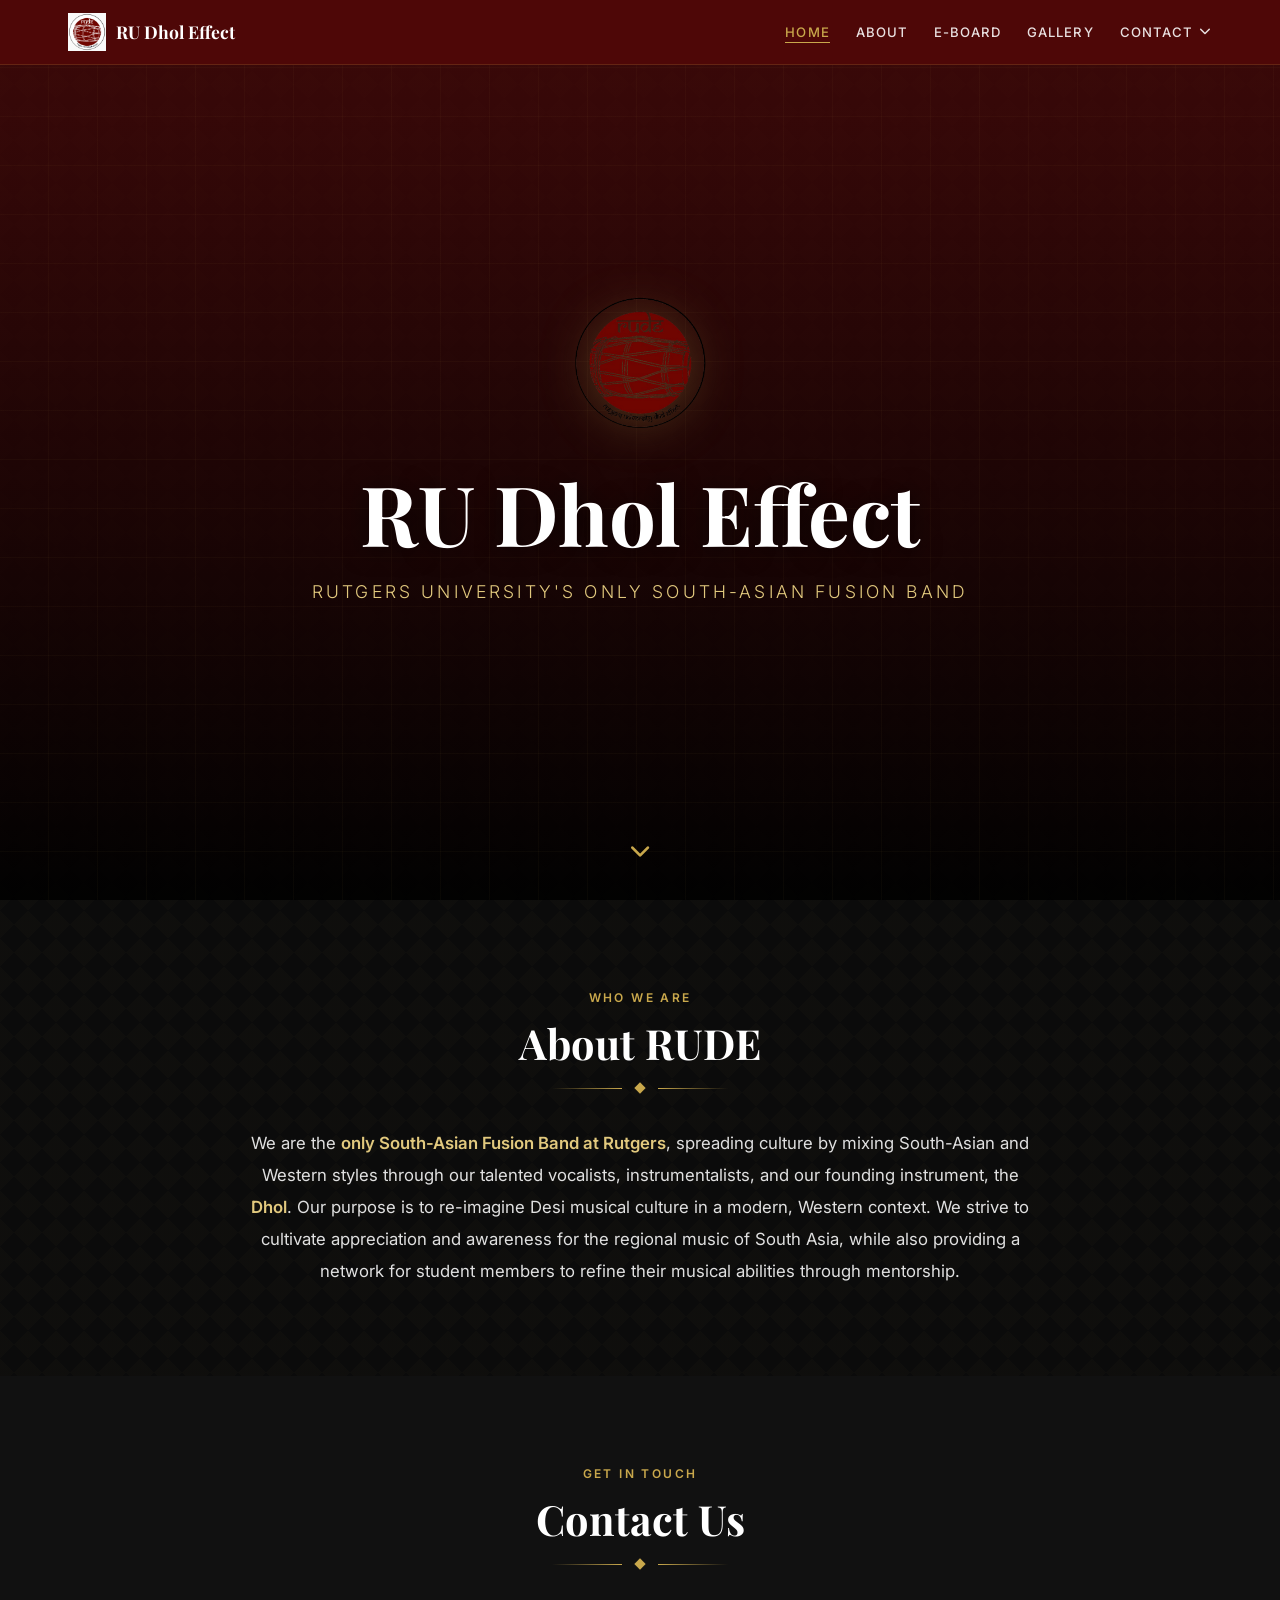
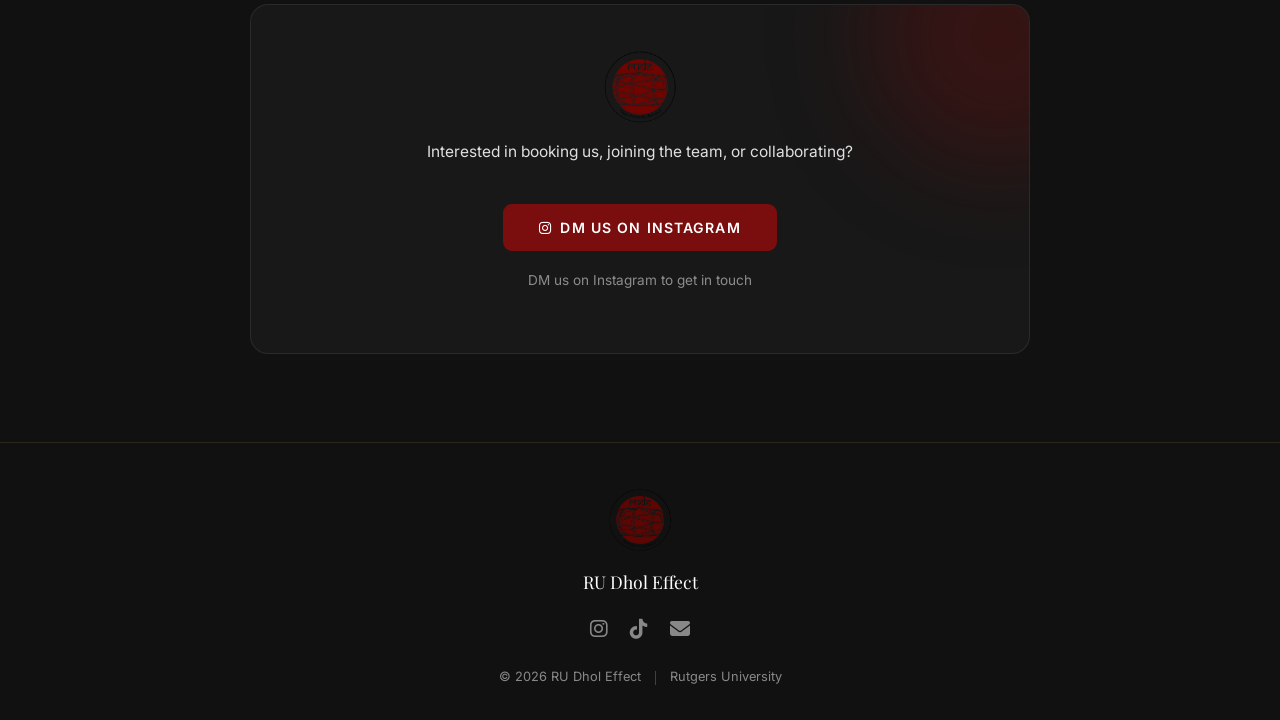
==== index.html @ bc7da2a6 "Replace contact form with Instagram DM button Co-Authored-By: Claude Sonnet 4.6 <noreply@anthropic.c" ====
<!DOCTYPE html>
<html lang="en">
<head>
  <meta charset="UTF-8" />
  <meta name="viewport" content="width=device-width, initial-scale=1.0"/>
  <title>RU Dhol Effect</title>
  <link rel="preconnect" href="https://fonts.googleapis.com">
  <link href="https://fonts.googleapis.com/css2?family=Playfair+Display:ital,wght@0,400;0,600;0,700;1,400&family=Inter:wght@300;400;500;600&display=swap" rel="stylesheet">
  <link rel="stylesheet" href="https://cdnjs.cloudflare.com/ajax/libs/font-awesome/6.5.1/css/all.min.css">
  <link rel="stylesheet" href="styles.css" />
</head>
<body>

<!-- ── NAVBAR ── -->
<nav class="navbar">
  <div class="nav-container">
    <a href="index.html" class="logo">
      <img src="Images/rude_logo_white.png" alt="RU Dhol Effect" class="nav-logo">
      <span>RU Dhol Effect</span>
    </a>

    <button class="nav-toggle" id="navToggle" aria-label="Toggle menu">
      <span></span><span></span><span></span>
    </button>

    <ul class="nav-links" id="navLinks">
      <li><a href="index.html" class="active">Home</a></li>
      <li><a href="about.html">About</a></li>
      <li><a href="eboard.html">E-Board</a></li>
      <li><a href="gallery.html">Gallery</a></li>
      <li class="nav-dropdown">
        <a class="nav-drop-trigger" href="#contact">
          Contact <i class="fa-solid fa-chevron-down nav-chev"></i>
        </a>
        <div class="nav-drop-menu">
          <a class="nav-drop-item" href="https://www.instagram.com/rudholeffect/" target="_blank" rel="noopener">
            <i class="fa-brands fa-instagram"></i><span>Instagram</span>
          </a>
          <a class="nav-drop-item" href="https://www.tiktok.com/@ru.dholeffect" target="_blank" rel="noopener">
            <i class="fa-brands fa-tiktok"></i><span>TikTok</span>
          </a>
          <a class="nav-drop-item" href="mailto:rudholeffect@gmail.com">
            <i class="fa-solid fa-envelope"></i><span>Email</span>
          </a>
        </div>
      </li>
    </ul>
  </div>
</nav>

<!-- ── HERO ── -->
<header class="hero">
  <div class="hero-content">
    <img src="Images/rude_logo.png" alt="RU Dhol Effect Logo" class="hero-logo">
    <h1>RU Dhol Effect</h1>
    <p class="hero-tagline">Rutgers University's Only South-Asian Fusion Band</p>
  </div>
  <a href="#about" class="hero-scroll" aria-label="Scroll down">
    <i class="fa-solid fa-chevron-down"></i>
  </a>
</header>

<!-- ── ABOUT BLURB ── -->
<section id="about" class="section">
  <div class="section-inner">
    <p class="section-label">Who We Are</p>
    <h2 class="section-title">About RUDE</h2>
    <div class="ornament"><span class="ornament-gem"></span></div>
    <p class="about-blurb">
      We are the <strong>only South-Asian Fusion Band at Rutgers</strong>, spreading culture by mixing
      South-Asian and Western styles through our talented vocalists, instrumentalists, and our founding
      instrument, the <strong>Dhol</strong>. Our purpose is to re-imagine Desi musical culture in a modern,
      Western context. We strive to cultivate appreciation and awareness for the regional music of South Asia,
      while also providing a network for student members to refine their musical abilities through mentorship.
    </p>
  </div>
</section>

<!-- ── CONTACT ── -->
<section id="contact" class="section alt">
  <div class="section-inner">
    <p class="section-label">Get In Touch</p>
    <h2 class="section-title">Contact Us</h2>
    <div class="ornament"><span class="ornament-gem"></span></div>
    <div class="contact-card">
      <div class="contact-header">
        <img src="Images/rude_logo.png" alt="RU Dhol Effect Logo" class="contact-logo">
        <p class="contact-subtext">
          Interested in booking us, joining the team, or collaborating?
        </p>
      </div>
      <div style="text-align:center; padding: 8px 0 16px;">
        <a href="https://www.instagram.com/rutgersdholeffect/" target="_blank" rel="noopener" class="contact-btn" style="display:inline-block; text-decoration:none;">
          <i class="fa-brands fa-instagram" style="margin-right:8px;"></i>DM us on Instagram
        </a>
        <p class="contact-note" style="margin-top:18px;">DM us on Instagram to get in touch</p>
      </div>
    </div>
  </div>
</section>

<!-- ── FOOTER ── -->
<footer class="site-footer">
  <img src="Images/rude_logo.png" alt="RU Dhol Effect" class="footer-logo">
  <p class="footer-name">RU Dhol Effect</p>
  <div class="footer-socials">
    <a href="https://www.instagram.com/rudholeffect/" target="_blank" rel="noopener" aria-label="Instagram">
      <i class="fa-brands fa-instagram"></i>
    </a>
    <a href="https://www.tiktok.com/@ru.dholeffect" target="_blank" rel="noopener" aria-label="TikTok">
      <i class="fa-brands fa-tiktok"></i>
    </a>
    <a href="mailto:rudholeffect@gmail.com" aria-label="Email">
      <i class="fa-solid fa-envelope"></i>
    </a>
  </div>
  <p class="footer-credit">© 2026 RU Dhol Effect <span class="footer-divider"></span> Rutgers University</p>
</footer>

<script>
  const toggle = document.getElementById('navToggle');
  const links  = document.getElementById('navLinks');
  toggle.addEventListener('click', () => {
    links.classList.toggle('open');
    toggle.classList.toggle('open');
  });
</script>
</body>
</html>
---- styles.css ----
/* ============================================================
   RUTGERS DHOL EFFECT — styles.css
   ============================================================ */

@import url('https://fonts.googleapis.com/css2?family=Playfair+Display:ital,wght@0,400;0,600;0,700;1,400&family=Inter:wght@300;400;500;600&display=swap');

/* ── Variables ── */
:root {
  --red:      #7a0d0d;
  --red-dark: #5a0a0a;
  --red-mid:  #a31616;
  --gold:     #c9a84c;
  --gold-lt:  #e2c97e;
  --black:    #0b0b0b;
  --dark:     #111111;
  --dark2:    #1a1a1a;
  --white:    #ffffff;
  --text:     #e0e0e0;
  --muted:    rgba(255,255,255,0.5);
}

/* ── Reset ── */
*, *::before, *::after { margin: 0; padding: 0; box-sizing: border-box; }
html { scroll-behavior: smooth; }

body {
  font-family: 'Inter', sans-serif;
  background-color: var(--black);
  color: var(--white);
  line-height: 1.7;
  background-image:
    linear-gradient(45deg, rgba(201,168,76,0.018) 25%, transparent 25%),
    linear-gradient(-45deg, rgba(201,168,76,0.018) 25%, transparent 25%),
    linear-gradient(45deg, transparent 75%, rgba(201,168,76,0.018) 75%),
    linear-gradient(-45deg, transparent 75%, rgba(201,168,76,0.018) 75%);
  background-size: 28px 28px;
}

h1, h2, h3, h4 {
  font-family: 'Playfair Display', serif;
  line-height: 1.2;
}

a { color: inherit; }
img { max-width: 100%; }

/* ── Gold Ornamental Divider ── */
.ornament {
  display: flex;
  align-items: center;
  justify-content: center;
  gap: 14px;
  margin: 16px auto 36px;
}
.ornament::before,
.ornament::after {
  content: '';
  flex: 0 0 70px;
  height: 1px;
}
.ornament::before { background: linear-gradient(to right, transparent, var(--gold)); }
.ornament::after  { background: linear-gradient(to left,  transparent, var(--gold)); }
.ornament-gem {
  width: 8px;
  height: 8px;
  background: var(--gold);
  transform: rotate(45deg);
  flex-shrink: 0;
}


/* ══════════════════════════════════════
   NAVBAR
══════════════════════════════════════ */
.navbar {
  position: fixed;
  width: 100%;
  top: 0;
  z-index: 1000;
  background: rgba(80, 8, 8, 0.93);
  backdrop-filter: blur(14px);
  -webkit-backdrop-filter: blur(14px);
  border-bottom: 1px solid rgba(201,168,76,0.18);
}

.nav-container {
  max-width: 1200px;
  margin: auto;
  padding: 13px 28px;
  display: flex;
  justify-content: space-between;
  align-items: center;
}

.logo {
  display: flex;
  align-items: center;
  gap: 10px;
  text-decoration: none;
  color: var(--white);
  font-family: 'Playfair Display', serif;
  font-size: 1.1rem;
  font-weight: 700;
}
.nav-logo { height: 38px; width: auto; }

.nav-links {
  list-style: none;
  display: flex;
  align-items: center;
  gap: 26px;
}

.nav-links > li > a {
  text-decoration: none;
  color: rgba(255,255,255,0.88);
  font-size: 0.82rem;
  font-weight: 500;
  letter-spacing: 0.08em;
  text-transform: uppercase;
  transition: color 0.2s;
  padding-bottom: 2px;
  border-bottom: 1px solid transparent;
}
.nav-links > li > a:hover,
.nav-links > li > a.active {
  color: var(--gold);
  border-bottom-color: var(--gold);
}

/* Dropdown */
.nav-dropdown { position: relative; }
.nav-drop-trigger {
  display: inline-flex;
  align-items: center;
  gap: 6px;
  cursor: pointer;
}
.nav-chev { font-size: 0.72rem; transition: transform 0.2s; }
.nav-dropdown:hover .nav-chev { transform: rotate(180deg); }

.nav-drop-menu {
  position: absolute;
  top: calc(100% + 16px);
  right: 0;
  width: 194px;
  padding: 8px;
  border-radius: 12px;
  background: rgba(80,8,8,0.97);
  border: 1px solid rgba(201,168,76,0.2);
  box-shadow: 0 24px 56px rgba(0,0,0,0.55);
  opacity: 0;
  visibility: hidden;
  transform: translateY(-6px);
  transition: opacity 0.18s, transform 0.18s, visibility 0.18s;
}
.nav-dropdown:hover .nav-drop-menu {
  opacity: 1; visibility: visible; transform: translateY(0);
}

.nav-drop-item {
  display: flex;
  align-items: center;
  gap: 12px;
  padding: 10px 12px;
  border-radius: 8px;
  color: var(--white);
  text-decoration: none;
  font-size: 0.87rem;
  font-weight: 400;
  letter-spacing: 0.01em;
  text-transform: none;
  transition: background 0.15s;
}
.nav-drop-item:hover { background: rgba(255,255,255,0.1); }
.nav-drop-item i { width: 18px; text-align: center; font-size: 1rem; }

/* Hamburger */
.nav-toggle {
  display: none;
  flex-direction: column;
  gap: 5px;
  background: none;
  border: none;
  cursor: pointer;
  padding: 6px;
  z-index: 1100;
}
.nav-toggle span {
  display: block;
  width: 24px;
  height: 2px;
  background: var(--white);
  border-radius: 2px;
  transition: transform 0.25s, opacity 0.25s;
}
.nav-toggle.open span:nth-child(1) { transform: translateY(7px) rotate(45deg); }
.nav-toggle.open span:nth-child(2) { opacity: 0; }
.nav-toggle.open span:nth-child(3) { transform: translateY(-7px) rotate(-45deg); }


/* ══════════════════════════════════════
   HOME HERO
══════════════════════════════════════ */
.hero {
  height: 100vh;
  min-height: 600px;
  background:
    linear-gradient(to bottom, rgba(80,8,8,0.72) 0%, rgba(0,0,0,0.88) 100%),
    url("Images/rutgersnb_cover.jpeg") center/cover no-repeat;
  display: flex;
  align-items: center;
  justify-content: center;
  text-align: center;
  position: relative;
  overflow: hidden;
}

/* subtle grid overlay */
.hero::after {
  content: '';
  position: absolute;
  inset: 0;
  background-image:
    repeating-linear-gradient(0deg, transparent, transparent 48px, rgba(201,168,76,0.035) 48px, rgba(201,168,76,0.035) 49px),
    repeating-linear-gradient(90deg, transparent, transparent 48px, rgba(201,168,76,0.035) 48px, rgba(201,168,76,0.035) 49px);
  pointer-events: none;
}

.hero-content {
  position: relative;
  z-index: 1;
  padding: 24px;
}
.hero-logo {
  width: 140px;
  margin-bottom: 22px;
  filter: drop-shadow(0 4px 24px rgba(201,168,76,0.35));
}
.hero h1 {
  font-size: clamp(2.8rem, 7vw, 5.2rem);
  color: var(--white);
  text-shadow: 0 2px 24px rgba(0,0,0,0.6);
  margin-bottom: 14px;
}
.hero-tagline {
  font-family: 'Inter', sans-serif;
  font-size: clamp(0.9rem, 2vw, 1.1rem);
  color: var(--gold-lt);
  letter-spacing: 0.18em;
  text-transform: uppercase;
  font-weight: 300;
}
.hero-scroll {
  position: absolute;
  bottom: 32px;
  left: 50%;
  transform: translateX(-50%);
  color: var(--gold);
  font-size: 1.3rem;
  animation: bounce 2s ease-in-out infinite;
  z-index: 1;
}
@keyframes bounce {
  0%, 100% { transform: translateX(-50%) translateY(0); }
  50%       { transform: translateX(-50%) translateY(9px); }
}


/* ══════════════════════════════════════
   PAGE HERO (inner pages)
══════════════════════════════════════ */
.page-hero {
  padding: 130px 24px 70px;
  text-align: center;
  background: linear-gradient(to bottom, rgba(80,8,8,0.38), transparent);
  border-bottom: 1px solid rgba(201,168,76,0.1);
  position: relative;
}
.page-hero::after {
  content: '';
  position: absolute;
  inset: 0;
  background-image:
    repeating-linear-gradient(0deg, transparent, transparent 48px, rgba(201,168,76,0.025) 48px, rgba(201,168,76,0.025) 49px),
    repeating-linear-gradient(90deg, transparent, transparent 48px, rgba(201,168,76,0.025) 48px, rgba(201,168,76,0.025) 49px);
  pointer-events: none;
}
.page-hero-inner { position: relative; z-index: 1; }
.page-hero h1 {
  font-size: clamp(2.2rem, 5vw, 3.5rem);
  color: var(--white);
}
.page-hero h1 em {
  font-style: italic;
  color: var(--gold);
}
.page-hero p {
  margin-top: 14px;
  color: var(--muted);
  font-size: 1rem;
  letter-spacing: 0.04em;
}


/* ══════════════════════════════════════
   SHARED SECTION STYLES
══════════════════════════════════════ */
.section { padding: 88px 24px; }
.section.alt { background: var(--dark); }

.section-inner {
  max-width: 860px;
  margin: 0 auto;
}
.section-inner.wide { max-width: 1120px; }

.section-label {
  font-family: 'Inter', sans-serif;
  font-size: 0.75rem;
  font-weight: 600;
  letter-spacing: 0.2em;
  text-transform: uppercase;
  color: var(--gold);
  text-align: center;
  margin-bottom: 10px;
}
.section-title {
  font-size: clamp(1.8rem, 4vw, 2.6rem);
  color: var(--white);
  text-align: center;
}


/* ══════════════════════════════════════
   HOME — ABOUT BLURB
══════════════════════════════════════ */
.about-blurb {
  color: var(--text);
  font-size: 1.05rem;
  line-height: 1.9;
  text-align: center;
  max-width: 780px;
  margin: 0 auto;
}
.about-blurb strong { color: var(--gold-lt); font-weight: 600; }


/* ══════════════════════════════════════
   ABOUT PAGE
══════════════════════════════════════ */
.about-cards {
  display: grid;
  grid-template-columns: repeat(auto-fit, minmax(240px, 1fr));
  gap: 24px;
  margin-top: 8px;
}
.about-card {
  background: var(--dark2);
  border: 1px solid rgba(201,168,76,0.1);
  border-radius: 14px;
  padding: 28px 24px;
}
.about-card-icon {
  font-size: 1.6rem;
  color: var(--gold);
  margin-bottom: 14px;
}
.about-card h3 {
  font-size: 1.1rem;
  color: var(--white);
  margin-bottom: 10px;
}
.about-card p {
  font-size: 0.92rem;
  color: var(--text);
  line-height: 1.75;
}
.join-box {
  background: rgba(122,13,13,0.15);
  border: 1px solid rgba(122,13,13,0.35);
  border-radius: 16px;
  padding: 36px 32px;
  text-align: center;
}
.join-box h3 {
  font-size: 1.7rem;
  color: var(--white);
  margin-bottom: 12px;
}
.join-box p { color: var(--text); max-width: 560px; margin: 0 auto 24px; }
.btn {
  display: inline-block;
  padding: 12px 30px;
  background: var(--red);
  color: var(--white);
  text-decoration: none;
  border-radius: 8px;
  font-size: 0.9rem;
  font-weight: 600;
  letter-spacing: 0.05em;
  text-transform: uppercase;
  transition: background 0.2s, transform 0.15s;
}
.btn:hover { background: var(--red-mid); transform: translateY(-2px); }
.btn.outline {
  background: transparent;
  border: 1px solid var(--gold);
  color: var(--gold);
}
.btn.outline:hover { background: rgba(201,168,76,0.1); }


/* ══════════════════════════════════════
   E-BOARD & ALUMNI
══════════════════════════════════════ */
.eboard-grid {
  display: grid;
  grid-template-columns: repeat(auto-fill, minmax(196px, 1fr));
  gap: 22px;
}
.eboard-card {
  background: var(--dark2);
  border: 1px solid rgba(201,168,76,0.1);
  border-radius: 14px;
  overflow: hidden;
  text-align: center;
  transition: transform 0.25s, box-shadow 0.25s;
}
.eboard-card:hover {
  transform: translateY(-5px);
  box-shadow: 0 18px 44px rgba(0,0,0,0.45), 0 0 0 1px rgba(201,168,76,0.22);
}
.eboard-card img {
  width: 100%;
  aspect-ratio: 1 / 1;
  object-fit: cover;
  display: block;
}
.eboard-info {
  padding: 16px 14px 20px;
}
.eboard-info h3 {
  font-size: 1rem;
  color: var(--white);
  margin-bottom: 5px;
}
.eboard-info p {
  font-size: 0.77rem;
  color: var(--gold);
  text-transform: uppercase;
  letter-spacing: 0.1em;
  font-weight: 600;
  font-family: 'Inter', sans-serif;
}

/* Alumni */
.alumni-grid {
  display: grid;
  grid-template-columns: repeat(auto-fill, minmax(270px, 1fr));
  gap: 12px;
}
.alumni-item {
  padding: 14px 18px;
  background: var(--dark2);
  border-radius: 10px;
  border-left: 3px solid var(--red);
  display: flex;
  flex-direction: column;
  gap: 2px;
}
.alumni-item .alumni-name {
  font-size: 0.97rem;
  font-weight: 600;
  color: var(--white);
  font-family: 'Inter', sans-serif;
}
.alumni-item .alumni-meta {
  font-size: 0.82rem;
  color: var(--muted);
}


/* ══════════════════════════════════════
   GALLERY
══════════════════════════════════════ */
.gallery-masonry {
  columns: 3;
  column-gap: 16px;
}
.gallery-item {
  break-inside: avoid;
  margin-bottom: 16px;
  border-radius: 10px;
  overflow: hidden;
  background: var(--dark2);
  border: 1px solid rgba(255,255,255,0.05);
  cursor: pointer;
}
.gallery-item img {
  width: 100%;
  display: block;
  transition: transform 0.4s ease;
}
.gallery-item:hover img { transform: scale(1.05); }
.gallery-caption {
  padding: 10px 14px 13px;
  font-size: 0.82rem;
  color: var(--muted);
  font-style: italic;
}

/* Lightbox */
.lightbox {
  display: none;
  position: fixed;
  inset: 0;
  background: rgba(0,0,0,0.9);
  z-index: 9999;
  align-items: center;
  justify-content: center;
}
.lightbox.open { display: flex; }
.lightbox img { max-width: 90vw; max-height: 85vh; border-radius: 8px; }
.lightbox-close {
  position: absolute;
  top: 20px; right: 28px;
  color: var(--white);
  font-size: 2rem;
  cursor: pointer;
  background: none; border: none;
  line-height: 1;
}


/* ══════════════════════════════════════
   CONTACT
══════════════════════════════════════ */
.contact-card {
  background: rgba(255,255,255,0.03);
  border: 1px solid rgba(255,255,255,0.08);
  border-radius: 18px;
  padding: 44px 40px;
  max-width: 780px;
  margin: 0 auto;
  position: relative;
  overflow: hidden;
}
.contact-card::before {
  content: '';
  position: absolute;
  top: -100px; right: -100px;
  width: 260px; height: 260px;
  background: rgba(122,13,13,0.3);
  filter: blur(50px);
  border-radius: 50%;
  pointer-events: none;
}
.contact-header {
  text-align: center;
  margin-bottom: 30px;
  position: relative;
  z-index: 1;
}
.contact-logo { width: 76px; margin: 0 auto 14px; display: block; }
.contact-header h2 { font-size: 1.9rem; }
.contact-subtext { color: var(--text); margin-top: 8px; font-size: 0.97rem; }

.contact-form {
  display: flex;
  flex-direction: column;
  gap: 16px;
  position: relative;
  z-index: 1;
}
.form-grid {
  display: grid;
  grid-template-columns: 1fr 1fr;
  gap: 16px;
}
.form-field { display: flex; flex-direction: column; gap: 7px; }
.form-field.full { grid-column: 1 / -1; }
.form-field label { font-size: 0.87rem; color: var(--text); font-weight: 500; }
.form-field input,
.form-field textarea {
  padding: 11px 14px;
  border-radius: 10px;
  border: 1px solid rgba(255,255,255,0.11);
  background: rgba(0,0,0,0.38);
  color: var(--white);
  font-family: 'Inter', sans-serif;
  font-size: 0.94rem;
  outline: none;
  transition: border-color 0.2s, box-shadow 0.2s;
  resize: vertical;
}
.form-field input::placeholder,
.form-field textarea::placeholder { color: var(--muted); }
.form-field input:focus,
.form-field textarea:focus {
  border-color: var(--red);
  box-shadow: 0 0 0 3px rgba(122,13,13,0.22);
}
.contact-btn {
  align-self: center;
  padding: 12px 36px;
  background: var(--red);
  border: none;
  color: var(--white);
  font-family: 'Inter', sans-serif;
  font-size: 0.88rem;
  font-weight: 600;
  letter-spacing: 0.08em;
  text-transform: uppercase;
  border-radius: 9px;
  cursor: pointer;
  transition: background 0.2s, transform 0.15s;
}
.contact-btn:hover { background: var(--red-mid); transform: translateY(-2px); }
.contact-note {
  text-align: center;
  font-size: 0.85rem;
  color: var(--muted);
}
.contact-note a { color: var(--gold); text-decoration: none; }
.contact-note a:hover { text-decoration: underline; }


/* ══════════════════════════════════════
   FOOTER
══════════════════════════════════════ */
.site-footer {
  background: var(--dark);
  border-top: 1px solid rgba(201,168,76,0.14);
  padding: 44px 24px 32px;
  text-align: center;
}
.footer-logo { width: 66px; margin: 0 auto 14px; display: block; opacity: 0.8; }
.footer-name {
  font-family: 'Playfair Display', serif;
  font-size: 1.1rem;
  color: var(--white);
  margin-bottom: 16px;
}
.footer-socials {
  display: flex;
  justify-content: center;
  gap: 22px;
  margin-bottom: 20px;
}
.footer-socials a {
  color: var(--muted);
  font-size: 1.25rem;
  transition: color 0.2s, transform 0.2s;
  text-decoration: none;
}
.footer-socials a:hover { color: var(--gold); transform: translateY(-3px); }
.footer-credit { font-size: 0.8rem; color: var(--muted); }
.footer-divider {
  width: 1px;
  height: 14px;
  background: var(--muted);
  display: inline-block;
  vertical-align: middle;
  margin: 0 10px;
  opacity: 0.4;
}


/* ══════════════════════════════════════
   RESPONSIVE
══════════════════════════════════════ */
@media (max-width: 768px) {
  .nav-toggle { display: flex; }

  .nav-links {
    position: fixed;
    top: 0; right: -100%;
    height: 100vh;
    width: min(300px, 85vw);
    background: rgba(70,6,6,0.98);
    flex-direction: column;
    align-items: flex-start;
    padding: 80px 28px 40px;
    gap: 0;
    transition: right 0.3s cubic-bezier(.4,0,.2,1);
    border-left: 1px solid rgba(201,168,76,0.18);
    overflow-y: auto;
  }
  .nav-links.open { right: 0; }

  .nav-links > li {
    width: 100%;
    border-bottom: 1px solid rgba(255,255,255,0.07);
  }
  .nav-links > li > a {
    display: block;
    padding: 15px 0;
    font-size: 0.95rem;
  }
  .nav-drop-menu {
    position: static;
    opacity: 1 !important;
    visibility: visible !important;
    transform: none !important;
    background: transparent;
    border: none;
    box-shadow: none;
    padding: 0 0 8px 16px;
    width: auto;
  }

  .gallery-masonry { columns: 2; }
  .eboard-grid { grid-template-columns: repeat(auto-fill, minmax(150px, 1fr)); }
  .form-grid { grid-template-columns: 1fr; }
  .form-field.full { grid-column: 1; }
  .contact-card { padding: 28px 20px; }
}

@media (max-width: 480px) {
  .gallery-masonry { columns: 1; }
  .alumni-grid { grid-template-columns: 1fr; }
  .about-cards { grid-template-columns: 1fr; }
}
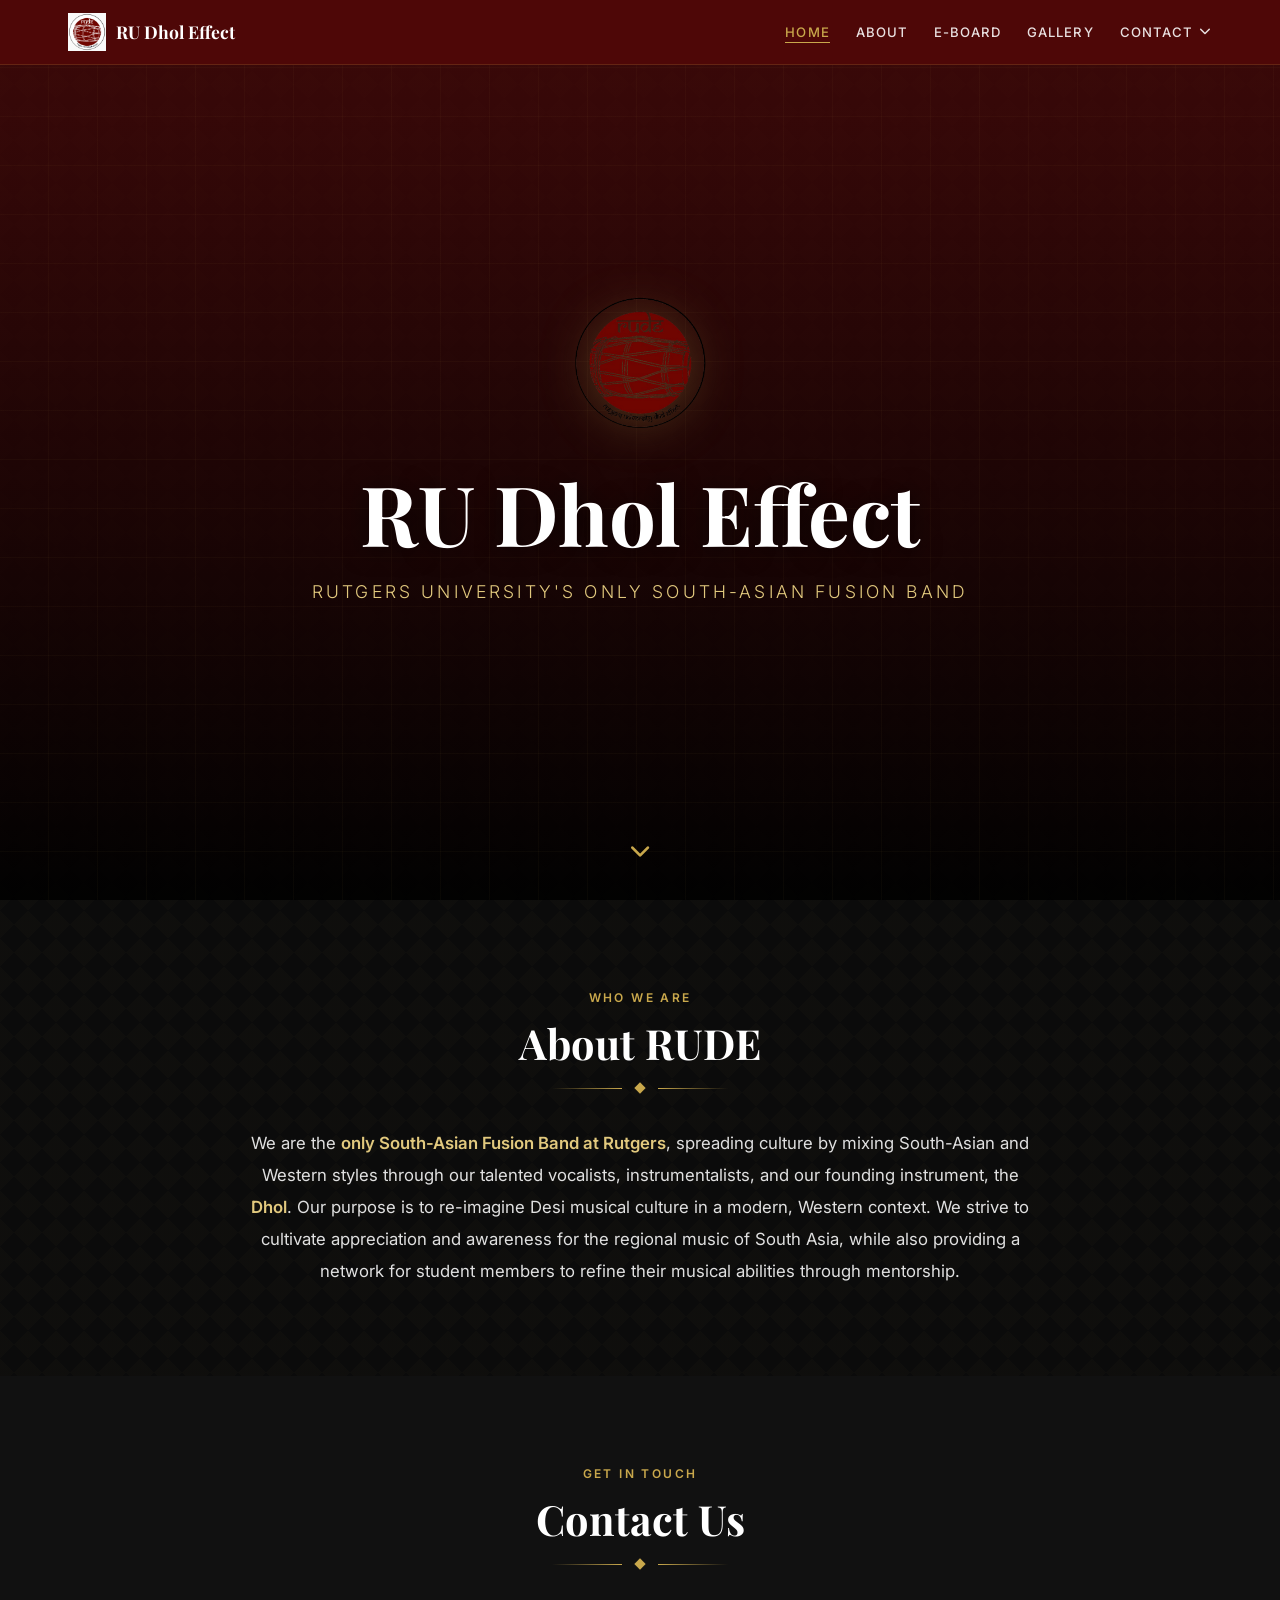
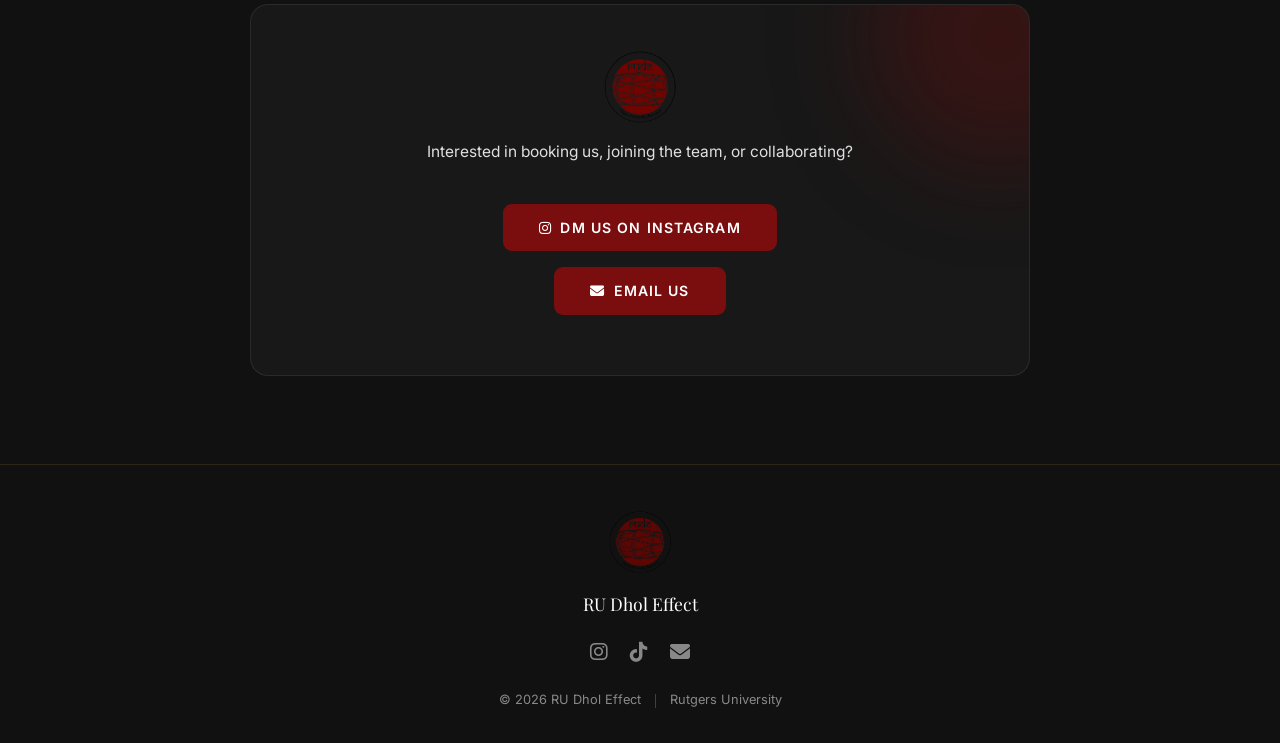
==== commit 2533bfc2: "Replace gray contact note with Email Us button on contact section Co-Authored-By: Claude Sonnet 4.6 " ====
--- a/index.html
+++ b/index.html
@@ -89,11 +89,13 @@
           Interested in booking us, joining the team, or collaborating?
         </p>
       </div>
-      <div style="text-align:center; padding: 8px 0 16px;">
-        <a href="https://www.instagram.com/rutgersdholeffect/" target="_blank" rel="noopener" class="contact-btn" style="display:inline-block; text-decoration:none;">
+      <div style="text-align:center; padding: 8px 0 16px; display:flex; flex-direction:column; align-items:center; gap:16px;">
+        <a href="https://www.instagram.com/rudholeffect/" target="_blank" rel="noopener" class="contact-btn" style="display:inline-block; text-decoration:none;">
           <i class="fa-brands fa-instagram" style="margin-right:8px;"></i>DM us on Instagram
         </a>
-        <p class="contact-note" style="margin-top:18px;">DM us on Instagram to get in touch</p>
+        <a href="mailto:rudholeffect@gmail.com" class="contact-btn" style="display:inline-block; text-decoration:none;">
+          <i class="fa-solid fa-envelope" style="margin-right:8px;"></i>Email us
+        </a>
       </div>
     </div>
   </div>
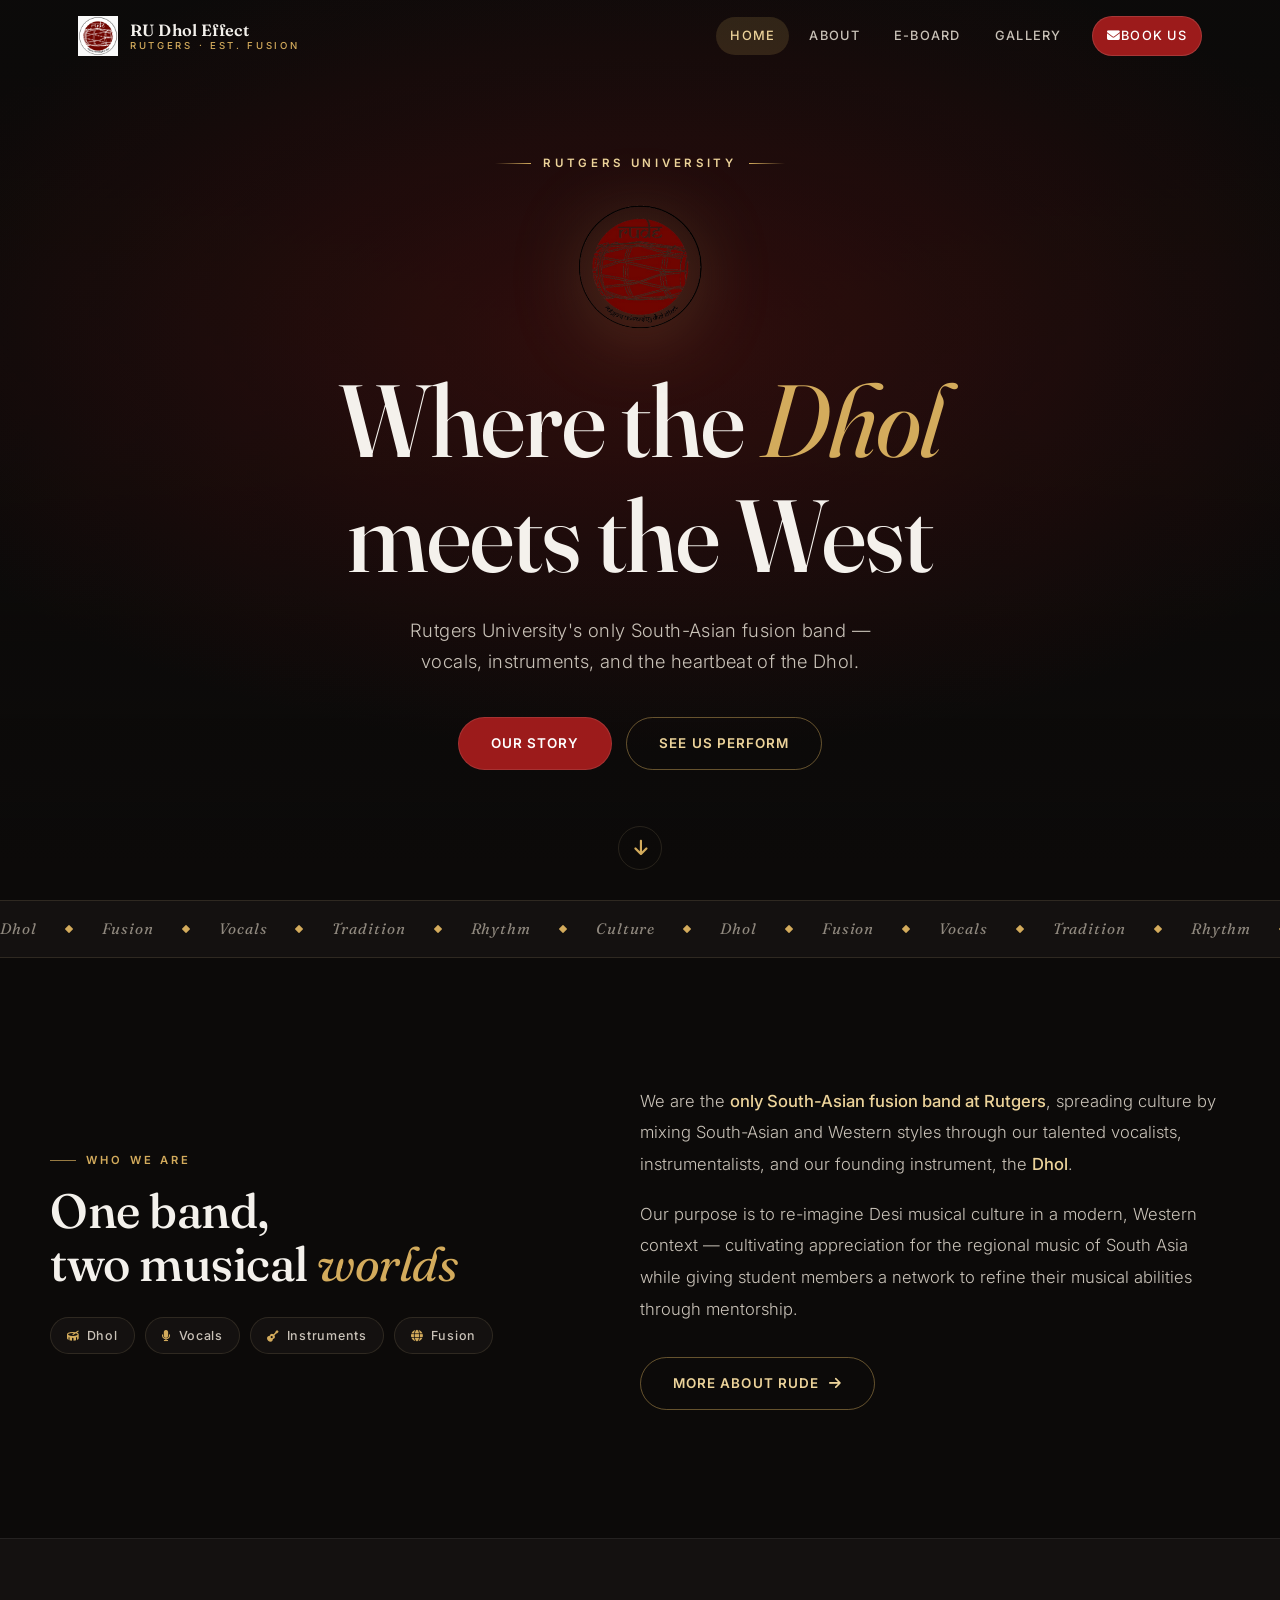
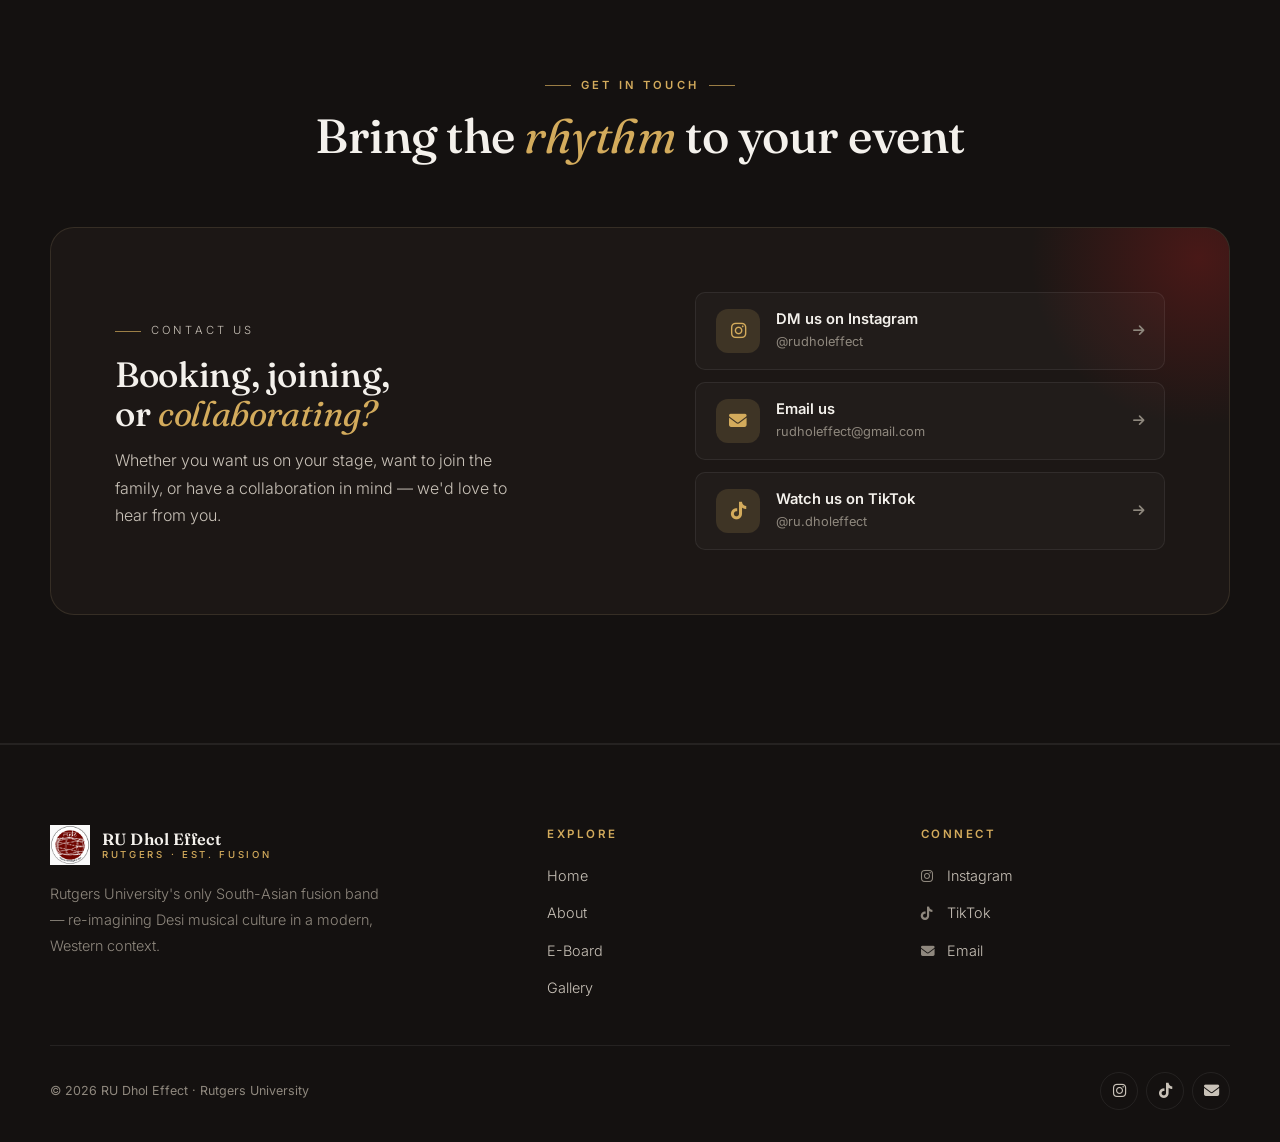
==== commit 58d958cd: "Redesign site with updated layout, typography, and contact section Co-Authored-By: Claude Sonnet 4.6" ====
--- a/index.html
+++ b/index.html
@@ -3,23 +3,30 @@
 <head>
   <meta charset="UTF-8" />
   <meta name="viewport" content="width=device-width, initial-scale=1.0"/>
-  <title>RU Dhol Effect</title>
+  <title>RU Dhol Effect — Rutgers' South-Asian Fusion Band</title>
+  <meta name="description" content="RU Dhol Effect is Rutgers University's only South-Asian fusion band, blending Desi and Western music through vocals, instruments, and the Dhol.">
   <link rel="preconnect" href="https://fonts.googleapis.com">
-  <link href="https://fonts.googleapis.com/css2?family=Playfair+Display:ital,wght@0,400;0,600;0,700;1,400&family=Inter:wght@300;400;500;600&display=swap" rel="stylesheet">
+  <link rel="preconnect" href="https://fonts.gstatic.com" crossorigin>
+  <link href="https://fonts.googleapis.com/css2?family=Fraunces:ital,opsz,wght@0,9..144,400..700;1,9..144,400..700&family=Inter:wght@300;400;500;600&display=swap" rel="stylesheet">
   <link rel="stylesheet" href="https://cdnjs.cloudflare.com/ajax/libs/font-awesome/6.5.1/css/all.min.css">
   <link rel="stylesheet" href="styles.css" />
 </head>
 <body>
 
+<a class="skip-link" href="#main">Skip to content</a>
+
 <!-- ── NAVBAR ── -->
-<nav class="navbar">
+<nav class="navbar" aria-label="Main navigation">
   <div class="nav-container">
     <a href="index.html" class="logo">
       <img src="Images/rude_logo_white.png" alt="RU Dhol Effect" class="nav-logo">
-      <span>RU Dhol Effect</span>
+      <span class="logo-text">
+        <strong>RU Dhol Effect</strong>
+        <small>Rutgers · Est. Fusion</small>
+      </span>
     </a>
 
-    <button class="nav-toggle" id="navToggle" aria-label="Toggle menu">
+    <button class="nav-toggle" id="navToggle" aria-label="Toggle menu" aria-expanded="false" aria-controls="navLinks">
       <span></span><span></span><span></span>
     </button>
 
@@ -28,104 +35,166 @@
       <li><a href="about.html">About</a></li>
       <li><a href="eboard.html">E-Board</a></li>
       <li><a href="gallery.html">Gallery</a></li>
-      <li class="nav-dropdown">
-        <a class="nav-drop-trigger" href="#contact">
-          Contact <i class="fa-solid fa-chevron-down nav-chev"></i>
-        </a>
-        <div class="nav-drop-menu">
-          <a class="nav-drop-item" href="https://www.instagram.com/rudholeffect/" target="_blank" rel="noopener">
-            <i class="fa-brands fa-instagram"></i><span>Instagram</span>
-          </a>
-          <a class="nav-drop-item" href="https://www.tiktok.com/@ru.dholeffect" target="_blank" rel="noopener">
-            <i class="fa-brands fa-tiktok"></i><span>TikTok</span>
-          </a>
-          <a class="nav-drop-item" href="mailto:rudholeffect@gmail.com">
-            <i class="fa-solid fa-envelope"></i><span>Email</span>
-          </a>
-        </div>
-      </li>
+      <li><a href="#contact" class="nav-cta"><i class="fa-solid fa-envelope"></i>Book Us</a></li>
     </ul>
   </div>
 </nav>
+<div class="nav-scrim" id="navScrim"></div>
+
+<main id="main">
 
 <!-- ── HERO ── -->
 <header class="hero">
+  <div class="hero-bg" role="presentation"></div>
   <div class="hero-content">
-    <img src="Images/rude_logo.png" alt="RU Dhol Effect Logo" class="hero-logo">
-    <h1>RU Dhol Effect</h1>
-    <p class="hero-tagline">Rutgers University's Only South-Asian Fusion Band</p>
-  </div>
-  <a href="#about" class="hero-scroll" aria-label="Scroll down">
-    <i class="fa-solid fa-chevron-down"></i>
+    <p class="hero-eyebrow">Rutgers University</p>
+    <img src="Images/rude_logo.png" alt="RU Dhol Effect logo" class="hero-logo">
+    <h1>Where the <em>Dhol</em> meets the West</h1>
+    <p class="hero-tagline">
+      Rutgers University's only South-Asian fusion band — vocals, instruments,
+      and the heartbeat of the Dhol.
+    </p>
+    <div class="hero-actions">
+      <a href="about.html" class="btn">Our Story</a>
+      <a href="gallery.html" class="btn ghost">See Us Perform</a>
+    </div>
+  </div>
+  <a href="#marquee" class="hero-scroll" aria-label="Scroll down">
+    <i class="fa-solid fa-arrow-down"></i>
   </a>
 </header>
 
-<!-- ── ABOUT BLURB ── -->
+<!-- ── MARQUEE RIBBON ── -->
+<div class="marquee" id="marquee" aria-hidden="true">
+  <div class="marquee-track">
+    <span>Dhol <i class="fa-solid fa-diamond"></i> Fusion <i class="fa-solid fa-diamond"></i> Vocals <i class="fa-solid fa-diamond"></i> Tradition <i class="fa-solid fa-diamond"></i> Rhythm <i class="fa-solid fa-diamond"></i> Culture <i class="fa-solid fa-diamond"></i></span>
+    <span>Dhol <i class="fa-solid fa-diamond"></i> Fusion <i class="fa-solid fa-diamond"></i> Vocals <i class="fa-solid fa-diamond"></i> Tradition <i class="fa-solid fa-diamond"></i> Rhythm <i class="fa-solid fa-diamond"></i> Culture <i class="fa-solid fa-diamond"></i></span>
+  </div>
+</div>
+
+<!-- ── ABOUT ── -->
 <section id="about" class="section">
-  <div class="section-inner">
-    <p class="section-label">Who We Are</p>
-    <h2 class="section-title">About RUDE</h2>
-    <div class="ornament"><span class="ornament-gem"></span></div>
-    <p class="about-blurb">
-      We are the <strong>only South-Asian Fusion Band at Rutgers</strong>, spreading culture by mixing
-      South-Asian and Western styles through our talented vocalists, instrumentalists, and our founding
-      instrument, the <strong>Dhol</strong>. Our purpose is to re-imagine Desi musical culture in a modern,
-      Western context. We strive to cultivate appreciation and awareness for the regional music of South Asia,
-      while also providing a network for student members to refine their musical abilities through mentorship.
-    </p>
+  <div class="section-inner wide">
+    <div class="about-split">
+      <div class="section-head reveal">
+        <p class="kicker">Who We Are</p>
+        <h2 class="section-title">One band,<br>two musical <em>worlds</em></h2>
+        <div class="about-pillars">
+          <span class="pill"><i class="fa-solid fa-drum"></i>Dhol</span>
+          <span class="pill"><i class="fa-solid fa-microphone"></i>Vocals</span>
+          <span class="pill"><i class="fa-solid fa-guitar"></i>Instruments</span>
+          <span class="pill"><i class="fa-solid fa-globe"></i>Fusion</span>
+        </div>
+      </div>
+      <div class="about-copy reveal" data-delay="1">
+        <p>
+          We are the <strong>only South-Asian fusion band at Rutgers</strong>, spreading culture by mixing
+          South-Asian and Western styles through our talented vocalists, instrumentalists, and our founding
+          instrument, the <strong>Dhol</strong>.
+        </p>
+        <p>
+          Our purpose is to re-imagine Desi musical culture in a modern, Western context — cultivating
+          appreciation for the regional music of South Asia while giving student members a network to refine
+          their musical abilities through mentorship.
+        </p>
+        <a href="about.html" class="btn ghost">More About RUDE <i class="fa-solid fa-arrow-right"></i></a>
+      </div>
+    </div>
   </div>
 </section>
 
 <!-- ── CONTACT ── -->
 <section id="contact" class="section alt">
-  <div class="section-inner">
-    <p class="section-label">Get In Touch</p>
-    <h2 class="section-title">Contact Us</h2>
-    <div class="ornament"><span class="ornament-gem"></span></div>
-    <div class="contact-card">
-      <div class="contact-header">
-        <img src="Images/rude_logo.png" alt="RU Dhol Effect Logo" class="contact-logo">
-        <p class="contact-subtext">
-          Interested in booking us, joining the team, or collaborating?
+  <div class="section-inner wide">
+    <div class="section-head center reveal">
+      <p class="kicker">Get In Touch</p>
+      <h2 class="section-title">Bring the <em>rhythm</em> to your event</h2>
+    </div>
+    <div class="contact-card reveal" data-delay="1">
+      <div class="contact-copy">
+        <p class="kicker">Contact Us</p>
+        <h3>Booking, joining, or <em>collaborating?</em></h3>
+        <p>
+          Whether you want us on your stage, want to join the family, or have a collaboration
+          in mind — we'd love to hear from you.
         </p>
       </div>
-      <div style="text-align:center; padding: 8px 0 16px; display:flex; flex-direction:column; align-items:center; gap:16px;">
-        <a href="https://www.instagram.com/rudholeffect/" target="_blank" rel="noopener" class="contact-btn" style="display:inline-block; text-decoration:none;">
-          <i class="fa-brands fa-instagram" style="margin-right:8px;"></i>DM us on Instagram
+      <div class="contact-channels">
+        <a href="https://www.instagram.com/rudholeffect/" target="_blank" rel="noopener" class="channel">
+          <span class="channel-icon"><i class="fa-brands fa-instagram"></i></span>
+          <span class="channel-label">
+            <strong>DM us on Instagram</strong>
+            <span>@rudholeffect</span>
+          </span>
+          <i class="fa-solid fa-arrow-right"></i>
         </a>
-        <a href="mailto:rudholeffect@gmail.com" class="contact-btn" style="display:inline-block; text-decoration:none;">
-          <i class="fa-solid fa-envelope" style="margin-right:8px;"></i>Email us
+        <a href="mailto:rudholeffect@gmail.com" class="channel">
+          <span class="channel-icon"><i class="fa-solid fa-envelope"></i></span>
+          <span class="channel-label">
+            <strong>Email us</strong>
+            <span>rudholeffect@gmail.com</span>
+          </span>
+          <i class="fa-solid fa-arrow-right"></i>
         </a>
+        <a href="https://www.tiktok.com/@ru.dholeffect" target="_blank" rel="noopener" class="channel">
+          <span class="channel-icon"><i class="fa-brands fa-tiktok"></i></span>
+          <span class="channel-label">
+            <strong>Watch us on TikTok</strong>
+            <span>@ru.dholeffect</span>
+          </span>
+          <i class="fa-solid fa-arrow-right"></i>
+        </a>
       </div>
     </div>
   </div>
 </section>
+
+</main>
 
 <!-- ── FOOTER ── -->
 <footer class="site-footer">
-  <img src="Images/rude_logo.png" alt="RU Dhol Effect" class="footer-logo">
-  <p class="footer-name">RU Dhol Effect</p>
-  <div class="footer-socials">
-    <a href="https://www.instagram.com/rudholeffect/" target="_blank" rel="noopener" aria-label="Instagram">
-      <i class="fa-brands fa-instagram"></i>
-    </a>
-    <a href="https://www.tiktok.com/@ru.dholeffect" target="_blank" rel="noopener" aria-label="TikTok">
-      <i class="fa-brands fa-tiktok"></i>
-    </a>
-    <a href="mailto:rudholeffect@gmail.com" aria-label="Email">
-      <i class="fa-solid fa-envelope"></i>
-    </a>
-  </div>
-  <p class="footer-credit">© 2026 RU Dhol Effect <span class="footer-divider"></span> Rutgers University</p>
+  <div class="footer-grid">
+    <div class="footer-brand">
+      <a href="index.html" class="logo">
+        <img src="Images/rude_logo_white.png" alt="RU Dhol Effect" class="nav-logo">
+        <span class="logo-text">
+          <strong>RU Dhol Effect</strong>
+          <small>Rutgers · Est. Fusion</small>
+        </span>
+      </a>
+      <p>
+        Rutgers University's only South-Asian fusion band — re-imagining Desi musical
+        culture in a modern, Western context.
+      </p>
+    </div>
+    <div class="footer-col">
+      <h4>Explore</h4>
+      <ul>
+        <li><a href="index.html">Home</a></li>
+        <li><a href="about.html">About</a></li>
+        <li><a href="eboard.html">E-Board</a></li>
+        <li><a href="gallery.html">Gallery</a></li>
+      </ul>
+    </div>
+    <div class="footer-col">
+      <h4>Connect</h4>
+      <ul>
+        <li><a href="https://www.instagram.com/rudholeffect/" target="_blank" rel="noopener"><i class="fa-brands fa-instagram"></i>Instagram</a></li>
+        <li><a href="https://www.tiktok.com/@ru.dholeffect" target="_blank" rel="noopener"><i class="fa-brands fa-tiktok"></i>TikTok</a></li>
+        <li><a href="mailto:rudholeffect@gmail.com"><i class="fa-solid fa-envelope"></i>Email</a></li>
+      </ul>
+    </div>
+  </div>
+  <div class="footer-bottom">
+    <p>© 2026 RU Dhol Effect · Rutgers University</p>
+    <div class="footer-socials">
+      <a href="https://www.instagram.com/rudholeffect/" target="_blank" rel="noopener" aria-label="Instagram"><i class="fa-brands fa-instagram"></i></a>
+      <a href="https://www.tiktok.com/@ru.dholeffect" target="_blank" rel="noopener" aria-label="TikTok"><i class="fa-brands fa-tiktok"></i></a>
+      <a href="mailto:rudholeffect@gmail.com" aria-label="Email"><i class="fa-solid fa-envelope"></i></a>
+    </div>
+  </div>
 </footer>
 
-<script>
-  const toggle = document.getElementById('navToggle');
-  const links  = document.getElementById('navLinks');
-  toggle.addEventListener('click', () => {
-    links.classList.toggle('open');
-    toggle.classList.toggle('open');
-  });
-</script>
+<script src="script.js"></script>
 </body>
 </html>
--- a/styles.css
+++ b/styles.css
@@ -1,71 +1,110 @@
 /* ============================================================
-   RUTGERS DHOL EFFECT — styles.css
+   RU DHOL EFFECT — styles.css
+   Design system: "Midnight Mehfil"
+   Deep charcoal stage, crimson warmth, antique-gold detailing.
    ============================================================ */
 
-@import url('https://fonts.googleapis.com/css2?family=Playfair+Display:ital,wght@0,400;0,600;0,700;1,400&family=Inter:wght@300;400;500;600&display=swap');
-
-/* ── Variables ── */
+/* ── Design Tokens ── */
 :root {
-  --red:      #7a0d0d;
-  --red-dark: #5a0a0a;
-  --red-mid:  #a31616;
-  --gold:     #c9a84c;
-  --gold-lt:  #e2c97e;
-  --black:    #0b0b0b;
-  --dark:     #111111;
-  --dark2:    #1a1a1a;
-  --white:    #ffffff;
-  --text:     #e0e0e0;
-  --muted:    rgba(255,255,255,0.5);
+  /* color */
+  --bg:          #0c0a09;
+  --bg-raise:    #141110;
+  --bg-raise-2:  #1c1715;
+  --crimson:     #9c1b1b;
+  --crimson-dk:  #5e0e0e;
+  --crimson-lt:  #c53030;
+  --gold:        #d3ab5c;
+  --gold-lt:     #ecd39a;
+  --gold-dim:    rgba(211, 171, 92, 0.16);
+  --ink:         #f4f1ec;
+  --ink-2:       #c9c2b8;
+  --ink-3:       #8f887e;
+  --line:        rgba(236, 211, 154, 0.12);
+  --line-soft:   rgba(255, 255, 255, 0.07);
+
+  /* type */
+  --font-display: 'Fraunces', Georgia, serif;
+  --font-body:    'Inter', -apple-system, sans-serif;
+
+  /* rhythm */
+  --space-section: clamp(80px, 12vw, 128px);
+  --radius:    16px;
+  --radius-sm: 10px;
+
+  /* motion */
+  --ease-out: cubic-bezier(0.22, 1, 0.36, 1);
 }
 
 /* ── Reset ── */
 *, *::before, *::after { margin: 0; padding: 0; box-sizing: border-box; }
+
 html { scroll-behavior: smooth; }
 
 body {
-  font-family: 'Inter', sans-serif;
-  background-color: var(--black);
-  color: var(--white);
+  font-family: var(--font-body);
+  background: var(--bg);
+  color: var(--ink);
   line-height: 1.7;
-  background-image:
-    linear-gradient(45deg, rgba(201,168,76,0.018) 25%, transparent 25%),
-    linear-gradient(-45deg, rgba(201,168,76,0.018) 25%, transparent 25%),
-    linear-gradient(45deg, transparent 75%, rgba(201,168,76,0.018) 75%),
-    linear-gradient(-45deg, transparent 75%, rgba(201,168,76,0.018) 75%);
-  background-size: 28px 28px;
-}
-
-h1, h2, h3, h4 {
-  font-family: 'Playfair Display', serif;
-  line-height: 1.2;
-}
-
+  font-size: 16px;
+  -webkit-font-smoothing: antialiased;
+  overflow-x: hidden;
+}
+
+h1, h2, h3 {
+  font-family: var(--font-display);
+  font-weight: 560;
+  line-height: 1.12;
+  letter-spacing: -0.01em;
+  color: var(--ink);
+}
+
+img { max-width: 100%; display: block; }
 a { color: inherit; }
-img { max-width: 100%; }
-
-/* ── Gold Ornamental Divider ── */
-.ornament {
-  display: flex;
-  align-items: center;
-  justify-content: center;
-  gap: 14px;
-  margin: 16px auto 36px;
-}
-.ornament::before,
-.ornament::after {
-  content: '';
-  flex: 0 0 70px;
-  height: 1px;
-}
-.ornament::before { background: linear-gradient(to right, transparent, var(--gold)); }
-.ornament::after  { background: linear-gradient(to left,  transparent, var(--gold)); }
-.ornament-gem {
-  width: 8px;
-  height: 8px;
+
+::selection { background: rgba(156, 27, 27, 0.85); color: #fff; }
+
+/* accessible focus */
+:focus-visible {
+  outline: 2px solid var(--gold);
+  outline-offset: 3px;
+  border-radius: 4px;
+}
+
+.skip-link {
+  position: absolute;
+  left: 16px;
+  top: -60px;
+  z-index: 2000;
   background: var(--gold);
-  transform: rotate(45deg);
-  flex-shrink: 0;
+  color: #1a1409;
+  padding: 10px 18px;
+  border-radius: 8px;
+  font-weight: 600;
+  font-size: 0.85rem;
+  text-decoration: none;
+  transition: top 0.2s;
+}
+.skip-link:focus { top: 16px; }
+
+/* ── Scroll-reveal ── */
+.reveal {
+  opacity: 0;
+  transform: translateY(28px);
+  transition: opacity 0.8s var(--ease-out), transform 0.8s var(--ease-out);
+}
+.reveal.in { opacity: 1; transform: none; }
+.reveal[data-delay="1"] { transition-delay: 0.1s; }
+.reveal[data-delay="2"] { transition-delay: 0.2s; }
+.reveal[data-delay="3"] { transition-delay: 0.3s; }
+
+@media (prefers-reduced-motion: reduce) {
+  html { scroll-behavior: auto; }
+  *, *::before, *::after {
+    animation-duration: 0.01ms !important;
+    animation-iteration-count: 1 !important;
+    transition-duration: 0.01ms !important;
+  }
+  .reveal { opacity: 1; transform: none; }
 }
 
 
@@ -74,410 +113,612 @@
 ══════════════════════════════════════ */
 .navbar {
   position: fixed;
-  width: 100%;
-  top: 0;
+  inset: 0 0 auto;
   z-index: 1000;
-  background: rgba(80, 8, 8, 0.93);
-  backdrop-filter: blur(14px);
-  -webkit-backdrop-filter: blur(14px);
-  border-bottom: 1px solid rgba(201,168,76,0.18);
+  border-bottom: 1px solid transparent;
+  transition: background 0.35s, border-color 0.35s;
+}
+.navbar.scrolled {
+  background: rgba(12, 10, 9, 0.82);
+  backdrop-filter: blur(18px) saturate(1.4);
+  -webkit-backdrop-filter: blur(18px) saturate(1.4);
+  border-bottom-color: var(--line-soft);
 }
 
 .nav-container {
-  max-width: 1200px;
+  max-width: 1180px;
   margin: auto;
-  padding: 13px 28px;
+  padding: 16px 28px;
   display: flex;
   justify-content: space-between;
   align-items: center;
+  gap: 24px;
 }
 
 .logo {
   display: flex;
   align-items: center;
-  gap: 10px;
+  gap: 12px;
   text-decoration: none;
-  color: var(--white);
-  font-family: 'Playfair Display', serif;
-  font-size: 1.1rem;
-  font-weight: 700;
-}
-.nav-logo { height: 38px; width: auto; }
+}
+.nav-logo { height: 40px; width: auto; }
+.logo-text {
+  display: flex;
+  flex-direction: column;
+  line-height: 1.15;
+}
+.logo-text strong {
+  font-family: var(--font-display);
+  font-size: 1.02rem;
+  font-weight: 600;
+  color: var(--ink);
+  letter-spacing: 0.01em;
+}
+.logo-text small {
+  font-size: 0.6rem;
+  font-weight: 500;
+  letter-spacing: 0.28em;
+  text-transform: uppercase;
+  color: var(--gold);
+}
 
 .nav-links {
   list-style: none;
   display: flex;
   align-items: center;
-  gap: 26px;
-}
-
+  gap: 6px;
+}
 .nav-links > li > a {
+  display: inline-block;
   text-decoration: none;
-  color: rgba(255,255,255,0.88);
-  font-size: 0.82rem;
+  color: var(--ink-2);
+  font-size: 0.8rem;
   font-weight: 500;
-  letter-spacing: 0.08em;
+  letter-spacing: 0.1em;
   text-transform: uppercase;
-  transition: color 0.2s;
-  padding-bottom: 2px;
-  border-bottom: 1px solid transparent;
-}
-.nav-links > li > a:hover,
-.nav-links > li > a.active {
-  color: var(--gold);
-  border-bottom-color: var(--gold);
-}
-
-/* Dropdown */
-.nav-dropdown { position: relative; }
-.nav-drop-trigger {
+  padding: 8px 14px;
+  border-radius: 999px;
+  transition: color 0.2s, background 0.2s;
+}
+.nav-links > li > a:hover { color: var(--ink); background: rgba(255,255,255,0.06); }
+.nav-links > li > a.active { color: var(--gold-lt); background: var(--gold-dim); }
+
+/* CTA pill in nav */
+.nav-cta {
   display: inline-flex;
   align-items: center;
-  gap: 6px;
-  cursor: pointer;
-}
-.nav-chev { font-size: 0.72rem; transition: transform 0.2s; }
-.nav-dropdown:hover .nav-chev { transform: rotate(180deg); }
-
-.nav-drop-menu {
-  position: absolute;
-  top: calc(100% + 16px);
-  right: 0;
-  width: 194px;
-  padding: 8px;
-  border-radius: 12px;
-  background: rgba(80,8,8,0.97);
-  border: 1px solid rgba(201,168,76,0.2);
-  box-shadow: 0 24px 56px rgba(0,0,0,0.55);
-  opacity: 0;
-  visibility: hidden;
-  transform: translateY(-6px);
-  transition: opacity 0.18s, transform 0.18s, visibility 0.18s;
-}
-.nav-dropdown:hover .nav-drop-menu {
-  opacity: 1; visibility: visible; transform: translateY(0);
-}
-
-.nav-drop-item {
-  display: flex;
-  align-items: center;
-  gap: 12px;
-  padding: 10px 12px;
-  border-radius: 8px;
-  color: var(--white);
+  gap: 8px;
+  margin-left: 10px;
+  padding: 9px 20px;
+  border-radius: 999px;
+  background: var(--crimson);
+  color: #fff !important;
+  font-size: 0.78rem;
+  font-weight: 600;
+  letter-spacing: 0.1em;
+  text-transform: uppercase;
   text-decoration: none;
-  font-size: 0.87rem;
-  font-weight: 400;
-  letter-spacing: 0.01em;
-  text-transform: none;
-  transition: background 0.15s;
-}
-.nav-drop-item:hover { background: rgba(255,255,255,0.1); }
-.nav-drop-item i { width: 18px; text-align: center; font-size: 1rem; }
+  border: 1px solid rgba(255,255,255,0.12);
+  transition: background 0.2s, transform 0.2s;
+}
+.nav-cta:hover { background: var(--crimson-lt); transform: translateY(-1px); }
 
 /* Hamburger */
 .nav-toggle {
   display: none;
   flex-direction: column;
+  justify-content: center;
   gap: 5px;
+  width: 44px;
+  height: 44px;
+  align-items: center;
   background: none;
   border: none;
   cursor: pointer;
-  padding: 6px;
   z-index: 1100;
 }
 .nav-toggle span {
   display: block;
-  width: 24px;
+  width: 22px;
   height: 2px;
-  background: var(--white);
+  background: var(--ink);
   border-radius: 2px;
-  transition: transform 0.25s, opacity 0.25s;
+  transition: transform 0.3s var(--ease-out), opacity 0.2s;
 }
 .nav-toggle.open span:nth-child(1) { transform: translateY(7px) rotate(45deg); }
 .nav-toggle.open span:nth-child(2) { opacity: 0; }
 .nav-toggle.open span:nth-child(3) { transform: translateY(-7px) rotate(-45deg); }
 
+/* Mobile scrim */
+.nav-scrim {
+  position: fixed;
+  inset: 0;
+  background: rgba(0,0,0,0.55);
+  backdrop-filter: blur(2px);
+  opacity: 0;
+  visibility: hidden;
+  transition: opacity 0.3s;
+  z-index: 990;
+}
+.nav-scrim.show { opacity: 1; visibility: visible; }
+
 
 /* ══════════════════════════════════════
    HOME HERO
 ══════════════════════════════════════ */
 .hero {
-  height: 100vh;
-  min-height: 600px;
+  min-height: 100svh;
+  position: relative;
+  display: flex;
+  flex-direction: column;
+  align-items: center;
+  justify-content: center;
+  text-align: center;
+  padding: 120px 24px 96px;
+  overflow: hidden;
+  background: var(--bg);
+}
+.hero-bg {
+  position: absolute;
+  inset: 0;
+  background: url("Images/rutgersnb_cover.jpeg") center/cover no-repeat;
+  filter: saturate(0.85);
+}
+.hero-bg::after {
+  content: '';
+  position: absolute;
+  inset: 0;
   background:
-    linear-gradient(to bottom, rgba(80,8,8,0.72) 0%, rgba(0,0,0,0.88) 100%),
-    url("Images/rutgersnb_cover.jpeg") center/cover no-repeat;
-  display: flex;
-  align-items: center;
+    radial-gradient(ellipse 90% 65% at 50% 38%, rgba(94, 14, 14, 0.5), transparent 70%),
+    linear-gradient(to bottom, rgba(12,10,9,0.72), rgba(12,10,9,0.55) 45%, var(--bg) 96%);
+}
+
+.hero-content {
+  position: relative;
+  z-index: 1;
+  max-width: 880px;
+  display: flex;
+  flex-direction: column;
+  align-items: center;
+}
+.hero-eyebrow {
+  display: inline-flex;
+  align-items: center;
+  gap: 12px;
+  font-size: 0.72rem;
+  font-weight: 600;
+  letter-spacing: 0.32em;
+  text-transform: uppercase;
+  color: var(--gold-lt);
+  margin-bottom: 28px;
+}
+.hero-eyebrow::before,
+.hero-eyebrow::after {
+  content: '';
+  width: 36px;
+  height: 1px;
+  background: linear-gradient(to right, transparent, var(--gold));
+}
+.hero-eyebrow::after { background: linear-gradient(to left, transparent, var(--gold)); }
+
+.hero-logo {
+  width: clamp(96px, 14vw, 132px);
+  margin-bottom: 30px;
+  filter: drop-shadow(0 10px 40px rgba(211,171,92,0.35));
+}
+
+.hero h1 {
+  font-size: clamp(3rem, 9vw, 6.4rem);
+  font-weight: 500;
+  margin-bottom: 22px;
+  text-wrap: balance;
+}
+.hero h1 em {
+  font-style: italic;
+  font-weight: 400;
+  color: var(--gold);
+}
+.hero-tagline {
+  font-size: clamp(0.95rem, 1.6vw, 1.15rem);
+  color: var(--ink-2);
+  font-weight: 300;
+  letter-spacing: 0.02em;
+  max-width: 540px;
+  margin-bottom: 40px;
+  text-wrap: balance;
+}
+
+.hero-actions {
+  display: flex;
+  gap: 14px;
+  flex-wrap: wrap;
   justify-content: center;
+}
+
+.hero-scroll {
+  position: absolute;
+  bottom: 30px;
+  left: 50%;
+  transform: translateX(-50%);
+  z-index: 1;
+  color: var(--gold);
+  font-size: 1.1rem;
+  width: 44px;
+  height: 44px;
+  display: grid;
+  place-items: center;
+  border: 1px solid var(--line);
+  border-radius: 50%;
+  text-decoration: none;
+  animation: heroBob 2.6s ease-in-out infinite;
+  transition: background 0.2s;
+}
+.hero-scroll:hover { background: var(--gold-dim); }
+@keyframes heroBob {
+  0%, 100% { transform: translate(-50%, 0); }
+  50%      { transform: translate(-50%, 8px); }
+}
+
+/* Marquee ribbon */
+.marquee {
+  border-block: 1px solid var(--line);
+  background: var(--bg-raise);
+  overflow: hidden;
+  padding: 15px 0;
+  position: relative;
+}
+.marquee-track {
+  display: flex;
+  gap: 0;
+  width: max-content;
+  animation: marqueeScroll 36s linear infinite;
+}
+.marquee span {
+  display: inline-flex;
+  align-items: center;
+  gap: 28px;
+  padding-right: 28px;
+  white-space: nowrap;
+  font-family: var(--font-display);
+  font-style: italic;
+  font-size: 0.95rem;
+  letter-spacing: 0.06em;
+  color: var(--ink-3);
+}
+.marquee i { color: var(--gold); font-size: 0.5rem; font-style: normal; }
+@keyframes marqueeScroll {
+  from { transform: translateX(0); }
+  to   { transform: translateX(-50%); }
+}
+
+
+/* ══════════════════════════════════════
+   BUTTONS
+══════════════════════════════════════ */
+.btn {
+  display: inline-flex;
+  align-items: center;
+  justify-content: center;
+  gap: 10px;
+  padding: 14px 32px;
+  border-radius: 999px;
+  background: var(--crimson);
+  color: #fff;
+  text-decoration: none;
+  font-size: 0.84rem;
+  font-weight: 600;
+  letter-spacing: 0.08em;
+  text-transform: uppercase;
+  border: 1px solid rgba(255,255,255,0.1);
+  cursor: pointer;
+  transition: background 0.2s, transform 0.2s var(--ease-out), box-shadow 0.2s;
+}
+.btn:hover {
+  background: var(--crimson-lt);
+  transform: translateY(-2px);
+  box-shadow: 0 12px 32px rgba(156,27,27,0.35);
+}
+.btn.ghost {
+  background: transparent;
+  border-color: rgba(211,171,92,0.45);
+  color: var(--gold-lt);
+}
+.btn.ghost:hover {
+  background: var(--gold-dim);
+  box-shadow: none;
+}
+
+
+/* ══════════════════════════════════════
+   PAGE HERO (inner pages)
+══════════════════════════════════════ */
+.page-hero {
+  padding: clamp(150px, 20vw, 190px) 24px clamp(56px, 8vw, 88px);
   text-align: center;
   position: relative;
   overflow: hidden;
 }
-
-/* subtle grid overlay */
-.hero::after {
+.page-hero::before {
   content: '';
   position: absolute;
   inset: 0;
-  background-image:
-    repeating-linear-gradient(0deg, transparent, transparent 48px, rgba(201,168,76,0.035) 48px, rgba(201,168,76,0.035) 49px),
-    repeating-linear-gradient(90deg, transparent, transparent 48px, rgba(201,168,76,0.035) 48px, rgba(201,168,76,0.035) 49px);
+  background:
+    radial-gradient(ellipse 70% 100% at 50% -20%, rgba(94,14,14,0.45), transparent 70%),
+    radial-gradient(ellipse 40% 60% at 85% 0%, rgba(211,171,92,0.06), transparent 70%);
   pointer-events: none;
 }
-
-.hero-content {
-  position: relative;
-  z-index: 1;
-  padding: 24px;
-}
-.hero-logo {
-  width: 140px;
-  margin-bottom: 22px;
-  filter: drop-shadow(0 4px 24px rgba(201,168,76,0.35));
-}
-.hero h1 {
-  font-size: clamp(2.8rem, 7vw, 5.2rem);
-  color: var(--white);
-  text-shadow: 0 2px 24px rgba(0,0,0,0.6);
-  margin-bottom: 14px;
-}
-.hero-tagline {
-  font-family: 'Inter', sans-serif;
-  font-size: clamp(0.9rem, 2vw, 1.1rem);
-  color: var(--gold-lt);
-  letter-spacing: 0.18em;
-  text-transform: uppercase;
+.page-hero-inner { position: relative; z-index: 1; max-width: 760px; margin: 0 auto; }
+.page-hero .kicker { margin-bottom: 18px; }
+.page-hero h1 {
+  font-size: clamp(2.6rem, 6.5vw, 4.4rem);
+  font-weight: 500;
+  text-wrap: balance;
+}
+.page-hero h1 em { font-style: italic; font-weight: 400; color: var(--gold); }
+.page-hero p {
+  margin-top: 18px;
+  color: var(--ink-2);
   font-weight: 300;
-}
-.hero-scroll {
-  position: absolute;
-  bottom: 32px;
-  left: 50%;
-  transform: translateX(-50%);
-  color: var(--gold);
-  font-size: 1.3rem;
-  animation: bounce 2s ease-in-out infinite;
-  z-index: 1;
-}
-@keyframes bounce {
-  0%, 100% { transform: translateX(-50%) translateY(0); }
-  50%       { transform: translateX(-50%) translateY(9px); }
-}
-
-
-/* ══════════════════════════════════════
-   PAGE HERO (inner pages)
-══════════════════════════════════════ */
-.page-hero {
-  padding: 130px 24px 70px;
-  text-align: center;
-  background: linear-gradient(to bottom, rgba(80,8,8,0.38), transparent);
-  border-bottom: 1px solid rgba(201,168,76,0.1);
-  position: relative;
-}
-.page-hero::after {
-  content: '';
-  position: absolute;
-  inset: 0;
-  background-image:
-    repeating-linear-gradient(0deg, transparent, transparent 48px, rgba(201,168,76,0.025) 48px, rgba(201,168,76,0.025) 49px),
-    repeating-linear-gradient(90deg, transparent, transparent 48px, rgba(201,168,76,0.025) 48px, rgba(201,168,76,0.025) 49px);
-  pointer-events: none;
-}
-.page-hero-inner { position: relative; z-index: 1; }
-.page-hero h1 {
-  font-size: clamp(2.2rem, 5vw, 3.5rem);
-  color: var(--white);
-}
-.page-hero h1 em {
-  font-style: italic;
-  color: var(--gold);
-}
-.page-hero p {
-  margin-top: 14px;
-  color: var(--muted);
-  font-size: 1rem;
-  letter-spacing: 0.04em;
-}
-
-
-/* ══════════════════════════════════════
-   SHARED SECTION STYLES
-══════════════════════════════════════ */
-.section { padding: 88px 24px; }
-.section.alt { background: var(--dark); }
-
-.section-inner {
-  max-width: 860px;
-  margin: 0 auto;
-}
-.section-inner.wide { max-width: 1120px; }
-
-.section-label {
-  font-family: 'Inter', sans-serif;
-  font-size: 0.75rem;
+  font-size: 1.02rem;
+  text-wrap: balance;
+}
+
+
+/* ══════════════════════════════════════
+   SECTION SCAFFOLD
+══════════════════════════════════════ */
+.section { padding: var(--space-section) 24px; position: relative; }
+.section.alt {
+  background: var(--bg-raise);
+  border-block: 1px solid var(--line-soft);
+}
+
+.section-inner { max-width: 880px; margin: 0 auto; }
+.section-inner.wide { max-width: 1180px; }
+
+.kicker {
+  display: inline-flex;
+  align-items: center;
+  gap: 10px;
+  font-size: 0.7rem;
   font-weight: 600;
-  letter-spacing: 0.2em;
+  letter-spacing: 0.28em;
   text-transform: uppercase;
   color: var(--gold);
-  text-align: center;
-  margin-bottom: 10px;
+}
+.kicker::before {
+  content: '';
+  width: 26px;
+  height: 1px;
+  background: var(--gold);
+  opacity: 0.7;
+}
+
+.section-head { margin-bottom: clamp(40px, 6vw, 64px); }
+.section-head.center { text-align: center; }
+.section-head.center .kicker::after {
+  content: '';
+  width: 26px;
+  height: 1px;
+  background: var(--gold);
+  opacity: 0.7;
 }
 .section-title {
-  font-size: clamp(1.8rem, 4vw, 2.6rem);
-  color: var(--white);
-  text-align: center;
-}
-
-
-/* ══════════════════════════════════════
-   HOME — ABOUT BLURB
-══════════════════════════════════════ */
-.about-blurb {
-  color: var(--text);
-  font-size: 1.05rem;
+  font-size: clamp(2rem, 4.5vw, 3rem);
+  font-weight: 500;
+  margin-top: 14px;
+  text-wrap: balance;
+}
+.section-title em { font-style: italic; font-weight: 400; color: var(--gold); }
+.section-sub {
+  margin-top: 14px;
+  color: var(--ink-2);
+  font-weight: 300;
+  max-width: 560px;
+}
+.section-head.center .section-sub { margin-inline: auto; }
+
+
+/* ══════════════════════════════════════
+   HOME — ABOUT SPLIT
+══════════════════════════════════════ */
+.about-split {
+  display: grid;
+  grid-template-columns: 1fr 1.15fr;
+  gap: clamp(36px, 6vw, 80px);
+  align-items: center;
+}
+.about-split .section-head { margin-bottom: 0; }
+
+.about-copy p {
+  color: var(--ink-2);
+  font-size: 1.04rem;
   line-height: 1.9;
-  text-align: center;
-  max-width: 780px;
-  margin: 0 auto;
-}
-.about-blurb strong { color: var(--gold-lt); font-weight: 600; }
-
-
-/* ══════════════════════════════════════
-   ABOUT PAGE
+  font-weight: 300;
+}
+.about-copy p + p { margin-top: 18px; }
+.about-copy strong { color: var(--gold-lt); font-weight: 500; }
+.about-copy .btn { margin-top: 32px; }
+
+.about-pillars {
+  display: flex;
+  flex-wrap: wrap;
+  gap: 10px;
+  margin-top: 26px;
+}
+.pill {
+  padding: 7px 16px;
+  border-radius: 999px;
+  border: 1px solid var(--line);
+  background: var(--bg-raise);
+  font-size: 0.78rem;
+  font-weight: 500;
+  letter-spacing: 0.06em;
+  color: var(--ink-2);
+}
+.pill i { color: var(--gold); margin-right: 7px; font-size: 0.72rem; }
+
+
+/* ══════════════════════════════════════
+   ABOUT PAGE — VALUE CARDS
 ══════════════════════════════════════ */
 .about-cards {
   display: grid;
-  grid-template-columns: repeat(auto-fit, minmax(240px, 1fr));
-  gap: 24px;
-  margin-top: 8px;
+  grid-template-columns: repeat(auto-fit, minmax(250px, 1fr));
+  gap: 18px;
 }
 .about-card {
-  background: var(--dark2);
-  border: 1px solid rgba(201,168,76,0.1);
+  position: relative;
+  background: var(--bg-raise-2);
+  border: 1px solid var(--line-soft);
+  border-radius: var(--radius);
+  padding: 34px 28px 30px;
+  overflow: hidden;
+  transition: transform 0.35s var(--ease-out), border-color 0.35s;
+}
+.about-card::before {
+  content: '';
+  position: absolute;
+  inset: 0 0 auto;
+  height: 2px;
+  background: linear-gradient(to right, transparent, var(--gold), transparent);
+  opacity: 0;
+  transition: opacity 0.35s;
+}
+.about-card:hover { transform: translateY(-6px); border-color: var(--line); }
+.about-card:hover::before { opacity: 1; }
+
+.about-card-num {
+  font-family: var(--font-display);
+  font-style: italic;
+  font-size: 0.85rem;
+  color: var(--ink-3);
+  display: block;
+  margin-bottom: 20px;
+}
+.about-card-icon {
+  width: 52px;
+  height: 52px;
+  display: grid;
+  place-items: center;
   border-radius: 14px;
-  padding: 28px 24px;
-}
-.about-card-icon {
-  font-size: 1.6rem;
+  background: var(--gold-dim);
   color: var(--gold);
-  margin-bottom: 14px;
-}
-.about-card h3 {
-  font-size: 1.1rem;
-  color: var(--white);
-  margin-bottom: 10px;
-}
-.about-card p {
-  font-size: 0.92rem;
-  color: var(--text);
-  line-height: 1.75;
-}
-.join-box {
-  background: rgba(122,13,13,0.15);
-  border: 1px solid rgba(122,13,13,0.35);
-  border-radius: 16px;
-  padding: 36px 32px;
+  font-size: 1.25rem;
+  margin-bottom: 20px;
+}
+.about-card h3 { font-size: 1.22rem; margin-bottom: 10px; font-weight: 560; }
+.about-card p { font-size: 0.92rem; color: var(--ink-2); line-height: 1.8; font-weight: 300; }
+
+
+/* ══════════════════════════════════════
+   JOIN / CTA BAND
+══════════════════════════════════════ */
+.cta-band {
+  position: relative;
+  border-radius: calc(var(--radius) + 8px);
+  border: 1px solid var(--line);
+  padding: clamp(48px, 7vw, 76px) clamp(28px, 6vw, 72px);
   text-align: center;
-}
-.join-box h3 {
-  font-size: 1.7rem;
-  color: var(--white);
-  margin-bottom: 12px;
-}
-.join-box p { color: var(--text); max-width: 560px; margin: 0 auto 24px; }
-.btn {
-  display: inline-block;
-  padding: 12px 30px;
-  background: var(--red);
-  color: var(--white);
-  text-decoration: none;
-  border-radius: 8px;
-  font-size: 0.9rem;
-  font-weight: 600;
-  letter-spacing: 0.05em;
-  text-transform: uppercase;
-  transition: background 0.2s, transform 0.15s;
-}
-.btn:hover { background: var(--red-mid); transform: translateY(-2px); }
-.btn.outline {
-  background: transparent;
-  border: 1px solid var(--gold);
-  color: var(--gold);
-}
-.btn.outline:hover { background: rgba(201,168,76,0.1); }
-
-
-/* ══════════════════════════════════════
-   E-BOARD & ALUMNI
+  overflow: hidden;
+  background:
+    radial-gradient(ellipse 75% 130% at 50% -30%, rgba(156,27,27,0.4), transparent 70%),
+    var(--bg-raise-2);
+}
+.cta-band::after {
+  content: '';
+  position: absolute;
+  inset: 0;
+  background: radial-gradient(ellipse 40% 60% at 90% 110%, rgba(211,171,92,0.08), transparent 70%);
+  pointer-events: none;
+}
+.cta-band > * { position: relative; z-index: 1; }
+.cta-band .kicker { justify-content: center; }
+.cta-band .kicker::after {
+  content: '';
+  width: 26px; height: 1px;
+  background: var(--gold);
+  opacity: 0.7;
+}
+.cta-band h3 {
+  font-size: clamp(1.8rem, 4vw, 2.6rem);
+  font-weight: 500;
+  margin: 14px 0 16px;
+  text-wrap: balance;
+}
+.cta-band h3 em { font-style: italic; font-weight: 400; color: var(--gold); }
+.cta-band p {
+  color: var(--ink-2);
+  font-weight: 300;
+  max-width: 540px;
+  margin: 0 auto 34px;
+}
+.cta-actions {
+  display: flex;
+  gap: 14px;
+  justify-content: center;
+  flex-wrap: wrap;
+}
+
+
+/* ══════════════════════════════════════
+   E-BOARD
 ══════════════════════════════════════ */
 .eboard-grid {
   display: grid;
-  grid-template-columns: repeat(auto-fill, minmax(196px, 1fr));
-  gap: 22px;
+  grid-template-columns: repeat(4, 1fr);
+  gap: 20px;
 }
 .eboard-card {
-  background: var(--dark2);
-  border: 1px solid rgba(201,168,76,0.1);
-  border-radius: 14px;
+  position: relative;
+  border-radius: var(--radius);
   overflow: hidden;
-  text-align: center;
-  transition: transform 0.25s, box-shadow 0.25s;
+  background: var(--bg-raise-2);
+  border: 1px solid var(--line-soft);
+  transition: transform 0.4s var(--ease-out), border-color 0.4s, box-shadow 0.4s;
 }
 .eboard-card:hover {
-  transform: translateY(-5px);
-  box-shadow: 0 18px 44px rgba(0,0,0,0.45), 0 0 0 1px rgba(201,168,76,0.22);
-}
-.eboard-card img {
+  transform: translateY(-8px);
+  border-color: rgba(211,171,92,0.35);
+  box-shadow: 0 24px 50px rgba(0,0,0,0.5);
+}
+.eboard-photo {
+  position: relative;
+  overflow: hidden;
+  aspect-ratio: 4 / 4.6;
+}
+.eboard-photo img {
   width: 100%;
-  aspect-ratio: 1 / 1;
+  height: 100%;
   object-fit: cover;
-  display: block;
+  transition: transform 0.6s var(--ease-out);
+}
+.eboard-card:hover .eboard-photo img { transform: scale(1.06); }
+.eboard-photo::after {
+  content: '';
+  position: absolute;
+  inset: 0;
+  background: linear-gradient(to top, rgba(12,10,9,0.55), transparent 42%);
 }
 .eboard-info {
-  padding: 16px 14px 20px;
-}
-.eboard-info h3 {
-  font-size: 1rem;
-  color: var(--white);
-  margin-bottom: 5px;
-}
+  padding: 18px 20px 22px;
+  position: relative;
+}
+.eboard-info::before {
+  content: '';
+  position: absolute;
+  top: 0; left: 20px;
+  width: 30px; height: 2px;
+  background: var(--gold);
+  opacity: 0.85;
+}
+.eboard-info h3 { font-size: 1.18rem; font-weight: 560; margin-bottom: 3px; }
 .eboard-info p {
-  font-size: 0.77rem;
+  font-size: 0.72rem;
   color: var(--gold);
   text-transform: uppercase;
-  letter-spacing: 0.1em;
+  letter-spacing: 0.16em;
   font-weight: 600;
-  font-family: 'Inter', sans-serif;
-}
-
-/* Alumni */
-.alumni-grid {
-  display: grid;
-  grid-template-columns: repeat(auto-fill, minmax(270px, 1fr));
-  gap: 12px;
-}
-.alumni-item {
-  padding: 14px 18px;
-  background: var(--dark2);
-  border-radius: 10px;
-  border-left: 3px solid var(--red);
-  display: flex;
-  flex-direction: column;
-  gap: 2px;
-}
-.alumni-item .alumni-name {
-  font-size: 0.97rem;
-  font-weight: 600;
-  color: var(--white);
-  font-family: 'Inter', sans-serif;
-}
-.alumni-item .alumni-meta {
-  font-size: 0.82rem;
-  color: var(--muted);
 }
 
 
@@ -486,239 +727,320 @@
 ══════════════════════════════════════ */
 .gallery-masonry {
   columns: 3;
-  column-gap: 16px;
+  column-gap: 18px;
 }
 .gallery-item {
+  position: relative;
   break-inside: avoid;
-  margin-bottom: 16px;
-  border-radius: 10px;
+  margin-bottom: 18px;
+  border-radius: var(--radius-sm);
   overflow: hidden;
-  background: var(--dark2);
-  border: 1px solid rgba(255,255,255,0.05);
-  cursor: pointer;
+  border: 1px solid var(--line-soft);
+  cursor: zoom-in;
+  background: var(--bg-raise-2);
 }
 .gallery-item img {
   width: 100%;
-  display: block;
-  transition: transform 0.4s ease;
-}
-.gallery-item:hover img { transform: scale(1.05); }
-.gallery-caption {
-  padding: 10px 14px 13px;
-  font-size: 0.82rem;
-  color: var(--muted);
-  font-style: italic;
-}
+  transition: transform 0.7s var(--ease-out), filter 0.4s;
+}
+.gallery-item::after {
+  content: '\f065'; /* fa expand */
+  font-family: 'Font Awesome 6 Free';
+  font-weight: 900;
+  position: absolute;
+  right: 14px;
+  bottom: 12px;
+  width: 36px;
+  height: 36px;
+  display: grid;
+  place-items: center;
+  border-radius: 50%;
+  background: rgba(12,10,9,0.65);
+  backdrop-filter: blur(6px);
+  color: var(--gold-lt);
+  font-size: 0.8rem;
+  opacity: 0;
+  transform: translateY(6px);
+  transition: opacity 0.3s, transform 0.3s var(--ease-out);
+  pointer-events: none;
+}
+.gallery-item:hover img { transform: scale(1.045); }
+.gallery-item:hover::after { opacity: 1; transform: translateY(0); }
 
 /* Lightbox */
 .lightbox {
   display: none;
   position: fixed;
   inset: 0;
-  background: rgba(0,0,0,0.9);
+  background: rgba(8, 6, 5, 0.94);
+  backdrop-filter: blur(10px);
   z-index: 9999;
   align-items: center;
   justify-content: center;
+  flex-direction: column;
+  gap: 16px;
+  padding: 24px;
 }
 .lightbox.open { display: flex; }
-.lightbox img { max-width: 90vw; max-height: 85vh; border-radius: 8px; }
-.lightbox-close {
-  position: absolute;
-  top: 20px; right: 28px;
-  color: var(--white);
-  font-size: 2rem;
+.lightbox img {
+  max-width: min(92vw, 1100px);
+  max-height: 80vh;
+  border-radius: var(--radius-sm);
+  box-shadow: 0 40px 100px rgba(0,0,0,0.7);
+  animation: lbIn 0.35s var(--ease-out);
+}
+@keyframes lbIn {
+  from { opacity: 0; transform: scale(0.96); }
+  to   { opacity: 1; transform: scale(1); }
+}
+.lightbox-count {
+  font-size: 0.82rem;
+  letter-spacing: 0.14em;
+  color: var(--ink-3);
+  font-variant-numeric: tabular-nums;
+}
+.lightbox-btn {
+  position: absolute;
+  width: 48px;
+  height: 48px;
+  display: grid;
+  place-items: center;
+  border-radius: 50%;
+  border: 1px solid var(--line);
+  background: rgba(255,255,255,0.04);
+  color: var(--ink);
+  font-size: 1rem;
   cursor: pointer;
-  background: none; border: none;
-  line-height: 1;
-}
+  transition: background 0.2s, border-color 0.2s;
+}
+.lightbox-btn:hover { background: var(--gold-dim); border-color: var(--gold); }
+.lightbox-close { top: 22px; right: 24px; }
+.lightbox-prev  { left: 24px;  top: 50%; transform: translateY(-50%); }
+.lightbox-next  { right: 24px; top: 50%; transform: translateY(-50%); }
 
 
 /* ══════════════════════════════════════
    CONTACT
 ══════════════════════════════════════ */
 .contact-card {
-  background: rgba(255,255,255,0.03);
-  border: 1px solid rgba(255,255,255,0.08);
-  border-radius: 18px;
-  padding: 44px 40px;
-  max-width: 780px;
-  margin: 0 auto;
+  display: grid;
+  grid-template-columns: 1.1fr 1fr;
+  gap: clamp(32px, 5vw, 64px);
+  align-items: center;
+  background: var(--bg-raise-2);
+  border: 1px solid var(--line);
+  border-radius: calc(var(--radius) + 8px);
+  padding: clamp(36px, 6vw, 64px);
   position: relative;
   overflow: hidden;
 }
 .contact-card::before {
   content: '';
   position: absolute;
-  top: -100px; right: -100px;
-  width: 260px; height: 260px;
-  background: rgba(122,13,13,0.3);
-  filter: blur(50px);
+  top: -140px; right: -140px;
+  width: 340px; height: 340px;
+  background: radial-gradient(circle, rgba(156,27,27,0.35), transparent 70%);
+  pointer-events: none;
+}
+.contact-card > * { position: relative; z-index: 1; }
+
+.contact-copy h3 {
+  font-size: clamp(1.6rem, 3.2vw, 2.2rem);
+  font-weight: 500;
+  margin: 14px 0 14px;
+  text-wrap: balance;
+}
+.contact-copy h3 em { font-style: italic; font-weight: 400; color: var(--gold); }
+.contact-copy p { color: var(--ink-2); font-weight: 300; max-width: 420px; }
+
+.contact-channels {
+  display: flex;
+  flex-direction: column;
+  gap: 12px;
+}
+.channel {
+  display: flex;
+  align-items: center;
+  gap: 16px;
+  padding: 16px 20px;
+  border-radius: var(--radius-sm);
+  border: 1px solid var(--line-soft);
+  background: rgba(255,255,255,0.025);
+  text-decoration: none;
+  transition: border-color 0.25s, background 0.25s, transform 0.25s var(--ease-out);
+}
+.channel:hover {
+  border-color: rgba(211,171,92,0.4);
+  background: rgba(211,171,92,0.06);
+  transform: translateX(4px);
+}
+.channel-icon {
+  width: 44px;
+  height: 44px;
+  flex-shrink: 0;
+  display: grid;
+  place-items: center;
+  border-radius: 12px;
+  background: var(--gold-dim);
+  color: var(--gold);
+  font-size: 1.1rem;
+}
+.channel-label { line-height: 1.35; }
+.channel-label strong {
+  display: block;
+  font-size: 0.92rem;
+  font-weight: 600;
+  color: var(--ink);
+}
+.channel-label span { font-size: 0.8rem; color: var(--ink-3); }
+.channel > .fa-arrow-right {
+  margin-left: auto;
+  color: var(--ink-3);
+  font-size: 0.82rem;
+  transition: color 0.25s, transform 0.25s;
+}
+.channel:hover > .fa-arrow-right { color: var(--gold); transform: translateX(3px); }
+
+
+/* ══════════════════════════════════════
+   FOOTER
+══════════════════════════════════════ */
+.site-footer {
+  border-top: 1px solid var(--line-soft);
+  background: var(--bg-raise);
+  padding: clamp(52px, 8vw, 80px) 24px 32px;
+}
+.footer-grid {
+  max-width: 1180px;
+  margin: 0 auto;
+  display: grid;
+  grid-template-columns: 1.4fr 1fr 1fr;
+  gap: clamp(32px, 5vw, 72px);
+  padding-bottom: 44px;
+}
+.footer-brand { max-width: 340px; }
+.footer-brand .logo { margin-bottom: 16px; }
+.footer-brand p {
+  font-size: 0.9rem;
+  color: var(--ink-3);
+  font-weight: 300;
+  line-height: 1.8;
+}
+.footer-col h4 {
+  font-family: var(--font-body);
+  font-size: 0.72rem;
+  font-weight: 600;
+  letter-spacing: 0.22em;
+  text-transform: uppercase;
+  color: var(--gold);
+  margin-bottom: 18px;
+}
+.footer-col ul { list-style: none; display: flex; flex-direction: column; gap: 10px; }
+.footer-col a {
+  text-decoration: none;
+  color: var(--ink-2);
+  font-size: 0.9rem;
+  font-weight: 300;
+  transition: color 0.2s;
+}
+.footer-col a:hover { color: var(--gold-lt); }
+.footer-col a i { width: 20px; color: var(--ink-3); margin-right: 6px; font-size: 0.85rem; }
+
+.footer-bottom {
+  max-width: 1180px;
+  margin: 0 auto;
+  padding-top: 26px;
+  border-top: 1px solid var(--line-soft);
+  display: flex;
+  justify-content: space-between;
+  align-items: center;
+  gap: 16px;
+  flex-wrap: wrap;
+  font-size: 0.78rem;
+  color: var(--ink-3);
+}
+.footer-socials { display: flex; gap: 8px; }
+.footer-socials a {
+  width: 38px;
+  height: 38px;
+  display: grid;
+  place-items: center;
   border-radius: 50%;
-  pointer-events: none;
-}
-.contact-header {
-  text-align: center;
-  margin-bottom: 30px;
-  position: relative;
-  z-index: 1;
-}
-.contact-logo { width: 76px; margin: 0 auto 14px; display: block; }
-.contact-header h2 { font-size: 1.9rem; }
-.contact-subtext { color: var(--text); margin-top: 8px; font-size: 0.97rem; }
-
-.contact-form {
-  display: flex;
-  flex-direction: column;
-  gap: 16px;
-  position: relative;
-  z-index: 1;
-}
-.form-grid {
-  display: grid;
-  grid-template-columns: 1fr 1fr;
-  gap: 16px;
-}
-.form-field { display: flex; flex-direction: column; gap: 7px; }
-.form-field.full { grid-column: 1 / -1; }
-.form-field label { font-size: 0.87rem; color: var(--text); font-weight: 500; }
-.form-field input,
-.form-field textarea {
-  padding: 11px 14px;
-  border-radius: 10px;
-  border: 1px solid rgba(255,255,255,0.11);
-  background: rgba(0,0,0,0.38);
-  color: var(--white);
-  font-family: 'Inter', sans-serif;
-  font-size: 0.94rem;
-  outline: none;
-  transition: border-color 0.2s, box-shadow 0.2s;
-  resize: vertical;
-}
-.form-field input::placeholder,
-.form-field textarea::placeholder { color: var(--muted); }
-.form-field input:focus,
-.form-field textarea:focus {
-  border-color: var(--red);
-  box-shadow: 0 0 0 3px rgba(122,13,13,0.22);
-}
-.contact-btn {
-  align-self: center;
-  padding: 12px 36px;
-  background: var(--red);
-  border: none;
-  color: var(--white);
-  font-family: 'Inter', sans-serif;
-  font-size: 0.88rem;
-  font-weight: 600;
-  letter-spacing: 0.08em;
-  text-transform: uppercase;
-  border-radius: 9px;
-  cursor: pointer;
-  transition: background 0.2s, transform 0.15s;
-}
-.contact-btn:hover { background: var(--red-mid); transform: translateY(-2px); }
-.contact-note {
-  text-align: center;
-  font-size: 0.85rem;
-  color: var(--muted);
-}
-.contact-note a { color: var(--gold); text-decoration: none; }
-.contact-note a:hover { text-decoration: underline; }
-
-
-/* ══════════════════════════════════════
-   FOOTER
-══════════════════════════════════════ */
-.site-footer {
-  background: var(--dark);
-  border-top: 1px solid rgba(201,168,76,0.14);
-  padding: 44px 24px 32px;
-  text-align: center;
-}
-.footer-logo { width: 66px; margin: 0 auto 14px; display: block; opacity: 0.8; }
-.footer-name {
-  font-family: 'Playfair Display', serif;
-  font-size: 1.1rem;
-  color: var(--white);
-  margin-bottom: 16px;
-}
-.footer-socials {
-  display: flex;
-  justify-content: center;
-  gap: 22px;
-  margin-bottom: 20px;
-}
-.footer-socials a {
-  color: var(--muted);
-  font-size: 1.25rem;
-  transition: color 0.2s, transform 0.2s;
+  border: 1px solid var(--line-soft);
+  color: var(--ink-2);
+  font-size: 0.95rem;
   text-decoration: none;
-}
-.footer-socials a:hover { color: var(--gold); transform: translateY(-3px); }
-.footer-credit { font-size: 0.8rem; color: var(--muted); }
-.footer-divider {
-  width: 1px;
-  height: 14px;
-  background: var(--muted);
-  display: inline-block;
-  vertical-align: middle;
-  margin: 0 10px;
-  opacity: 0.4;
+  transition: color 0.2s, border-color 0.2s, transform 0.2s;
+}
+.footer-socials a:hover {
+  color: var(--gold);
+  border-color: rgba(211,171,92,0.45);
+  transform: translateY(-3px);
 }
 
 
 /* ══════════════════════════════════════
    RESPONSIVE
 ══════════════════════════════════════ */
+@media (max-width: 960px) {
+  .eboard-grid { grid-template-columns: repeat(3, 1fr); }
+  .about-split { grid-template-columns: 1fr; }
+  .contact-card { grid-template-columns: 1fr; }
+  .footer-grid { grid-template-columns: 1fr 1fr; }
+}
+
 @media (max-width: 768px) {
   .nav-toggle { display: flex; }
+  .navbar {
+    background: rgba(12, 10, 9, 0.82);
+    backdrop-filter: blur(18px);
+    -webkit-backdrop-filter: blur(18px);
+    border-bottom-color: var(--line-soft);
+  }
 
   .nav-links {
     position: fixed;
     top: 0; right: -100%;
-    height: 100vh;
-    width: min(300px, 85vw);
-    background: rgba(70,6,6,0.98);
+    height: 100dvh;
+    width: min(320px, 86vw);
+    background: rgba(16, 12, 11, 0.98);
     flex-direction: column;
-    align-items: flex-start;
-    padding: 80px 28px 40px;
-    gap: 0;
-    transition: right 0.3s cubic-bezier(.4,0,.2,1);
-    border-left: 1px solid rgba(201,168,76,0.18);
+    align-items: stretch;
+    padding: 92px 26px 40px;
+    gap: 4px;
+    transition: right 0.35s var(--ease-out);
+    border-left: 1px solid var(--line);
     overflow-y: auto;
+    z-index: 1050;
   }
   .nav-links.open { right: 0; }
 
-  .nav-links > li {
-    width: 100%;
-    border-bottom: 1px solid rgba(255,255,255,0.07);
-  }
   .nav-links > li > a {
     display: block;
-    padding: 15px 0;
-    font-size: 0.95rem;
+    padding: 15px 12px;
+    font-size: 0.92rem;
+    border-radius: var(--radius-sm);
   }
-  .nav-drop-menu {
-    position: static;
-    opacity: 1 !important;
-    visibility: visible !important;
-    transform: none !important;
-    background: transparent;
-    border: none;
-    box-shadow: none;
-    padding: 0 0 8px 16px;
-    width: auto;
+  .nav-cta {
+    margin: 18px 0 0;
+    justify-content: center;
+    padding: 14px 20px;
   }
 
-  .gallery-masonry { columns: 2; }
-  .eboard-grid { grid-template-columns: repeat(auto-fill, minmax(150px, 1fr)); }
-  .form-grid { grid-template-columns: 1fr; }
-  .form-field.full { grid-column: 1; }
-  .contact-card { padding: 28px 20px; }
+  .gallery-masonry { columns: 2; column-gap: 12px; }
+  .gallery-item { margin-bottom: 12px; }
+  .eboard-grid { grid-template-columns: repeat(2, 1fr); gap: 14px; }
+  .eboard-info { padding: 14px 16px 18px; }
+  .eboard-info::before { left: 16px; }
+
+  .lightbox-prev { left: 12px; }
+  .lightbox-next { right: 12px; }
 }
 
 @media (max-width: 480px) {
   .gallery-masonry { columns: 1; }
-  .alumni-grid { grid-template-columns: 1fr; }
   .about-cards { grid-template-columns: 1fr; }
-}
+  .footer-grid { grid-template-columns: 1fr; gap: 36px; }
+  .hero-actions .btn { width: 100%; }
+  .cta-actions .btn { width: 100%; }
+}
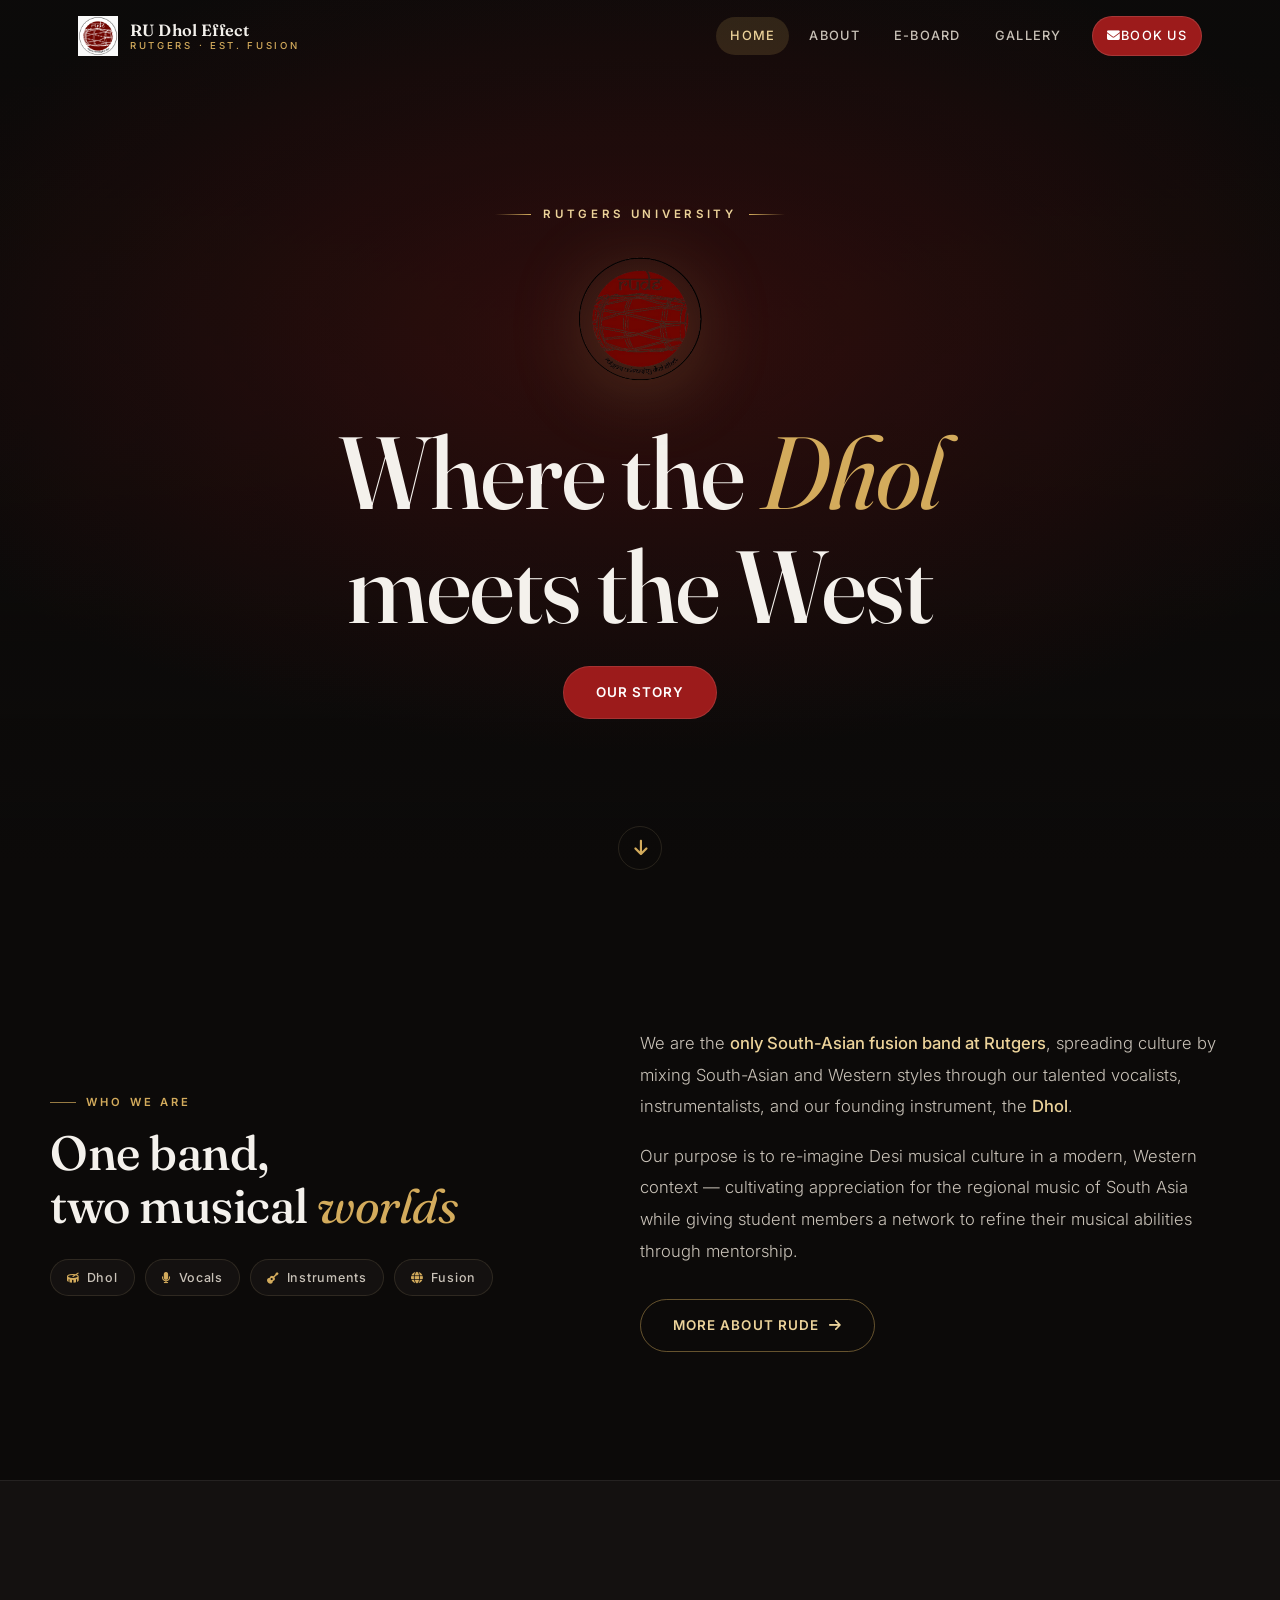
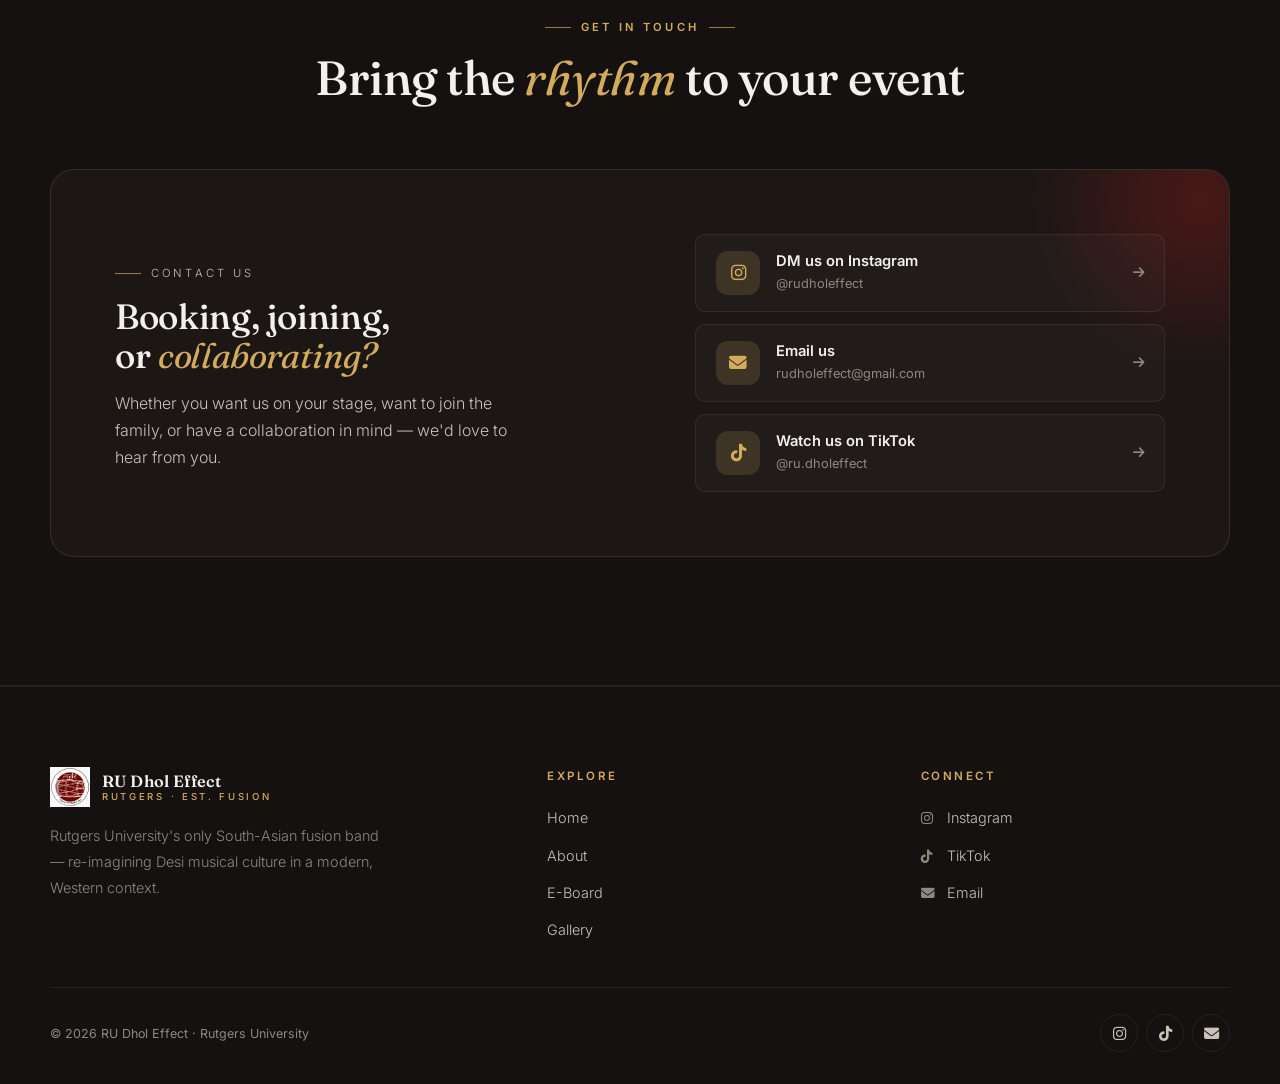
==== commit 17ffc805: "Remove marquee, tagline, See Us Perform button; update page title Co-Authored-By: Claude Sonnet 4.6 " ====
--- a/index.html
+++ b/index.html
@@ -3,7 +3,7 @@
 <head>
   <meta charset="UTF-8" />
   <meta name="viewport" content="width=device-width, initial-scale=1.0"/>
-  <title>RU Dhol Effect — Rutgers' South-Asian Fusion Band</title>
+  <title>Rutgers University Dhol Effect</title>
   <meta name="description" content="RU Dhol Effect is Rutgers University's only South-Asian fusion band, blending Desi and Western music through vocals, instruments, and the Dhol.">
   <link rel="preconnect" href="https://fonts.googleapis.com">
   <link rel="preconnect" href="https://fonts.gstatic.com" crossorigin>
@@ -50,27 +50,15 @@
     <p class="hero-eyebrow">Rutgers University</p>
     <img src="Images/rude_logo.png" alt="RU Dhol Effect logo" class="hero-logo">
     <h1>Where the <em>Dhol</em> meets the West</h1>
-    <p class="hero-tagline">
-      Rutgers University's only South-Asian fusion band — vocals, instruments,
-      and the heartbeat of the Dhol.
-    </p>
     <div class="hero-actions">
       <a href="about.html" class="btn">Our Story</a>
-      <a href="gallery.html" class="btn ghost">See Us Perform</a>
     </div>
   </div>
-  <a href="#marquee" class="hero-scroll" aria-label="Scroll down">
+  <a href="#about" class="hero-scroll" aria-label="Scroll down">
     <i class="fa-solid fa-arrow-down"></i>
   </a>
 </header>
 
-<!-- ── MARQUEE RIBBON ── -->
-<div class="marquee" id="marquee" aria-hidden="true">
-  <div class="marquee-track">
-    <span>Dhol <i class="fa-solid fa-diamond"></i> Fusion <i class="fa-solid fa-diamond"></i> Vocals <i class="fa-solid fa-diamond"></i> Tradition <i class="fa-solid fa-diamond"></i> Rhythm <i class="fa-solid fa-diamond"></i> Culture <i class="fa-solid fa-diamond"></i></span>
-    <span>Dhol <i class="fa-solid fa-diamond"></i> Fusion <i class="fa-solid fa-diamond"></i> Vocals <i class="fa-solid fa-diamond"></i> Tradition <i class="fa-solid fa-diamond"></i> Rhythm <i class="fa-solid fa-diamond"></i> Culture <i class="fa-solid fa-diamond"></i></span>
-  </div>
-</div>
 
 <!-- ── ABOUT ── -->
 <section id="about" class="section">
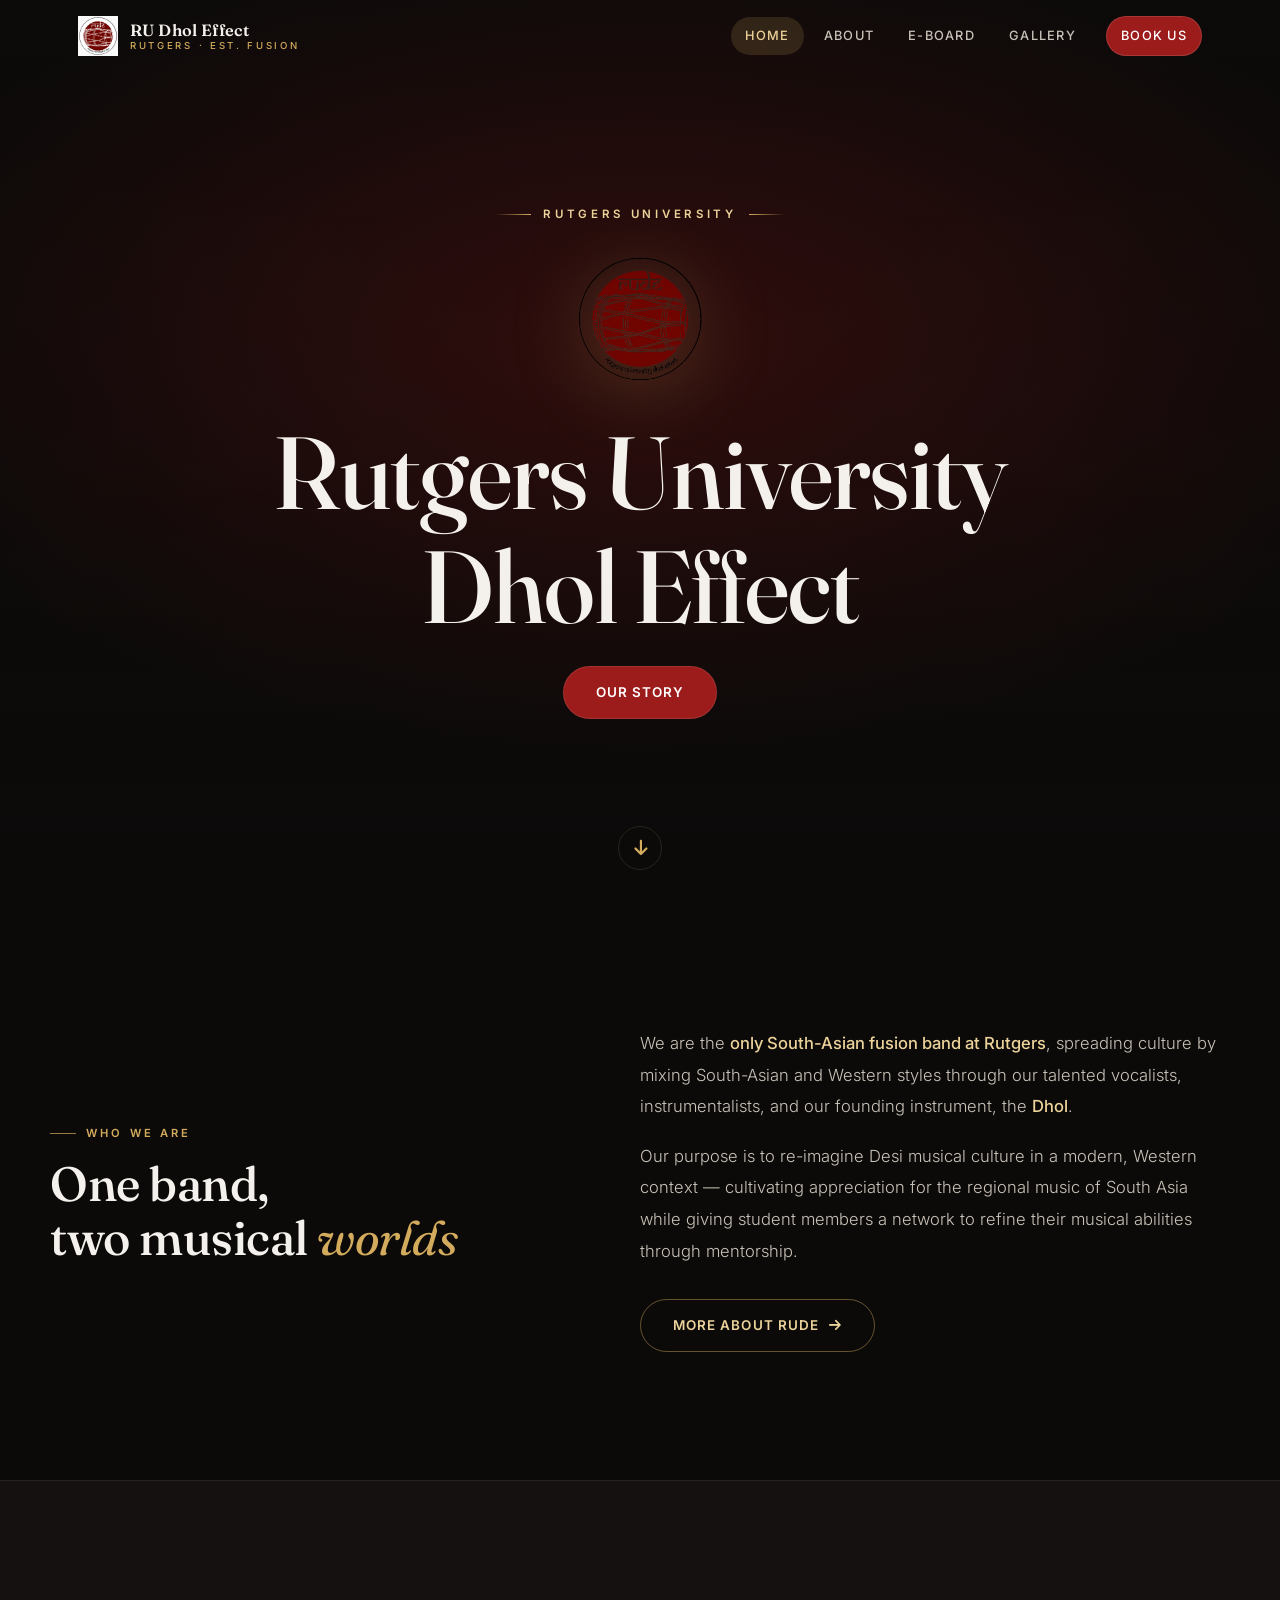
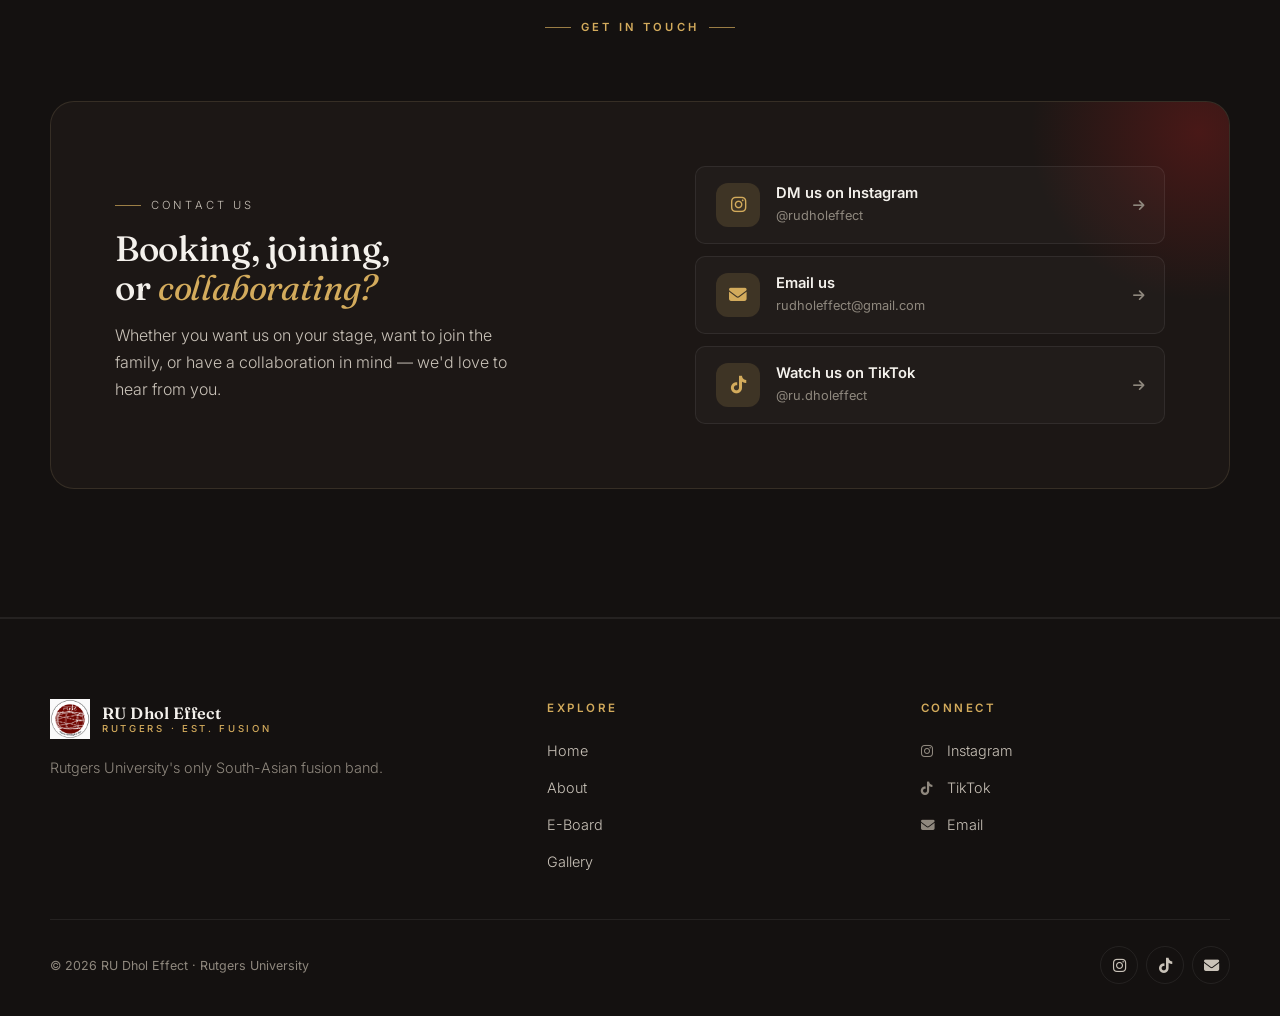
==== commit e06f450c: "Simplify homepage copy and nav CTA Replace hero tagline with band name, drop icon pills, and trim fo" ====
--- a/index.html
+++ b/index.html
@@ -35,7 +35,7 @@
       <li><a href="about.html">About</a></li>
       <li><a href="eboard.html">E-Board</a></li>
       <li><a href="gallery.html">Gallery</a></li>
-      <li><a href="#contact" class="nav-cta"><i class="fa-solid fa-envelope"></i>Book Us</a></li>
+      <li><a href="#contact" class="nav-cta">Book Us</a></li>
     </ul>
   </div>
 </nav>
@@ -49,7 +49,7 @@
   <div class="hero-content">
     <p class="hero-eyebrow">Rutgers University</p>
     <img src="Images/rude_logo.png" alt="RU Dhol Effect logo" class="hero-logo">
-    <h1>Where the <em>Dhol</em> meets the West</h1>
+    <h1>Rutgers University Dhol Effect</h1>
     <div class="hero-actions">
       <a href="about.html" class="btn">Our Story</a>
     </div>
@@ -67,12 +67,6 @@
       <div class="section-head reveal">
         <p class="kicker">Who We Are</p>
         <h2 class="section-title">One band,<br>two musical <em>worlds</em></h2>
-        <div class="about-pillars">
-          <span class="pill"><i class="fa-solid fa-drum"></i>Dhol</span>
-          <span class="pill"><i class="fa-solid fa-microphone"></i>Vocals</span>
-          <span class="pill"><i class="fa-solid fa-guitar"></i>Instruments</span>
-          <span class="pill"><i class="fa-solid fa-globe"></i>Fusion</span>
-        </div>
       </div>
       <div class="about-copy reveal" data-delay="1">
         <p>
@@ -96,7 +90,6 @@
   <div class="section-inner wide">
     <div class="section-head center reveal">
       <p class="kicker">Get In Touch</p>
-      <h2 class="section-title">Bring the <em>rhythm</em> to your event</h2>
     </div>
     <div class="contact-card reveal" data-delay="1">
       <div class="contact-copy">
@@ -151,8 +144,7 @@
         </span>
       </a>
       <p>
-        Rutgers University's only South-Asian fusion band — re-imagining Desi musical
-        culture in a modern, Western context.
+        Rutgers University's only South-Asian fusion band.
       </p>
     </div>
     <div class="footer-col">
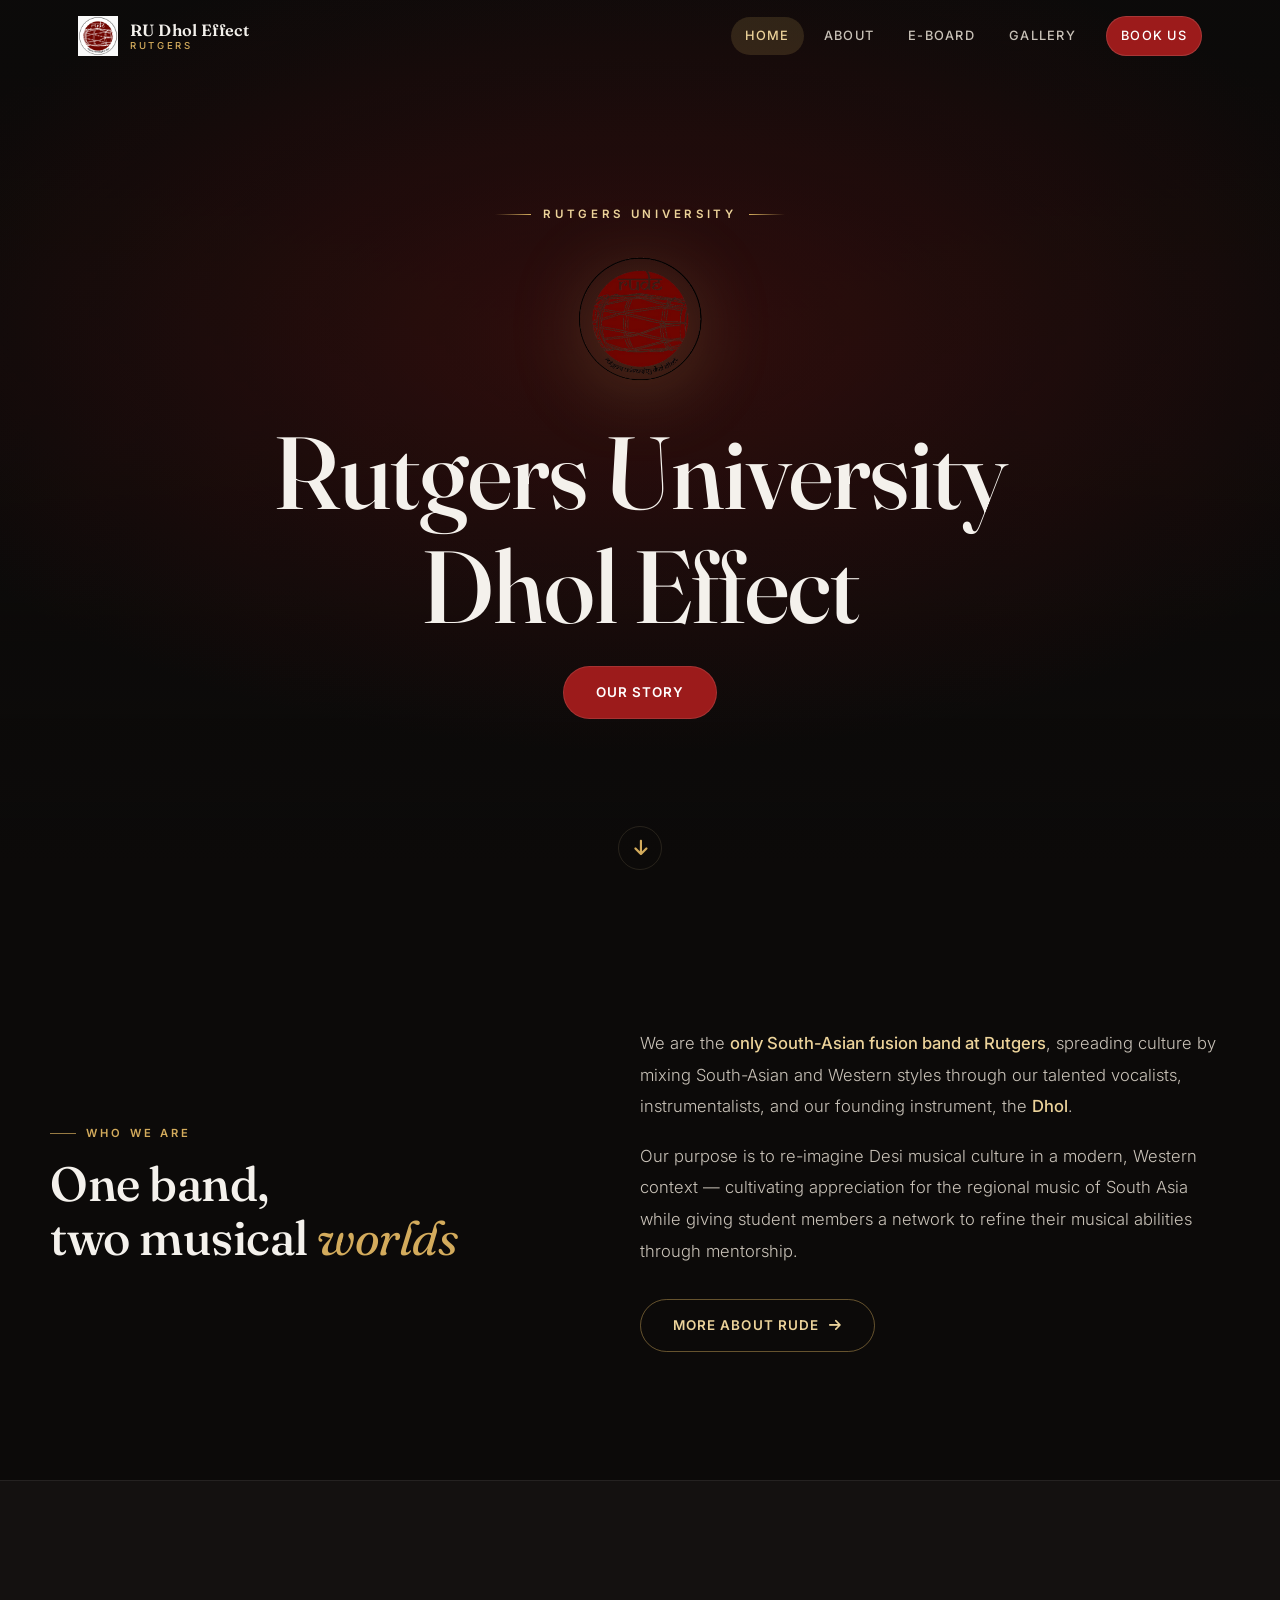
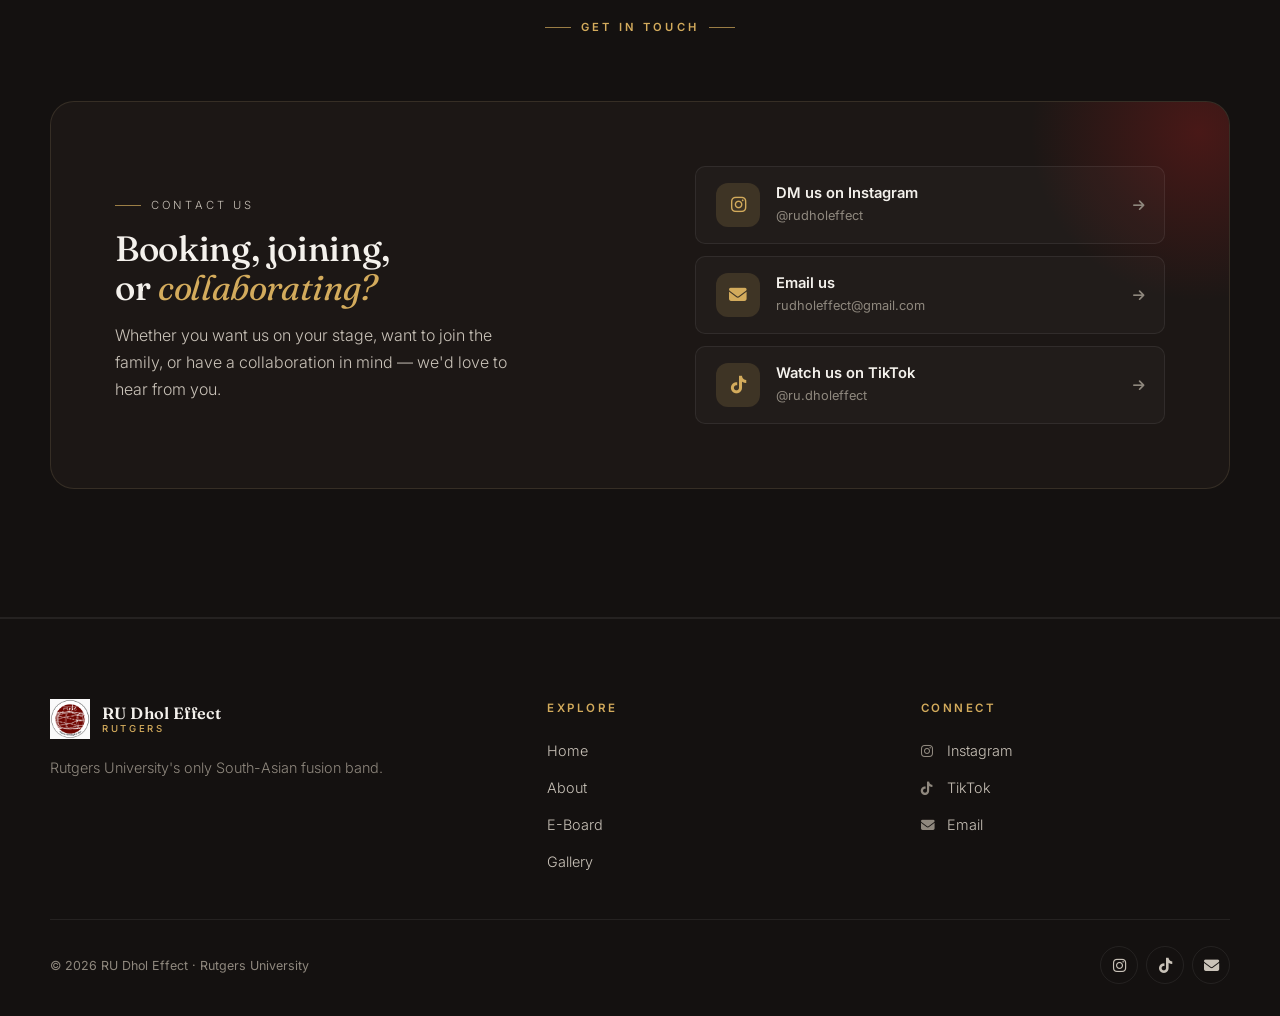
==== commit 345466c8: "Remove "Est. Fusion" from nav and footer logo subtitle" ====
--- a/index.html
+++ b/index.html
@@ -22,7 +22,7 @@
       <img src="Images/rude_logo_white.png" alt="RU Dhol Effect" class="nav-logo">
       <span class="logo-text">
         <strong>RU Dhol Effect</strong>
-        <small>Rutgers · Est. Fusion</small>
+        <small>Rutgers</small>
       </span>
     </a>
 
@@ -140,7 +140,7 @@
         <img src="Images/rude_logo_white.png" alt="RU Dhol Effect" class="nav-logo">
         <span class="logo-text">
           <strong>RU Dhol Effect</strong>
-          <small>Rutgers · Est. Fusion</small>
+          <small>Rutgers</small>
         </span>
       </a>
       <p>
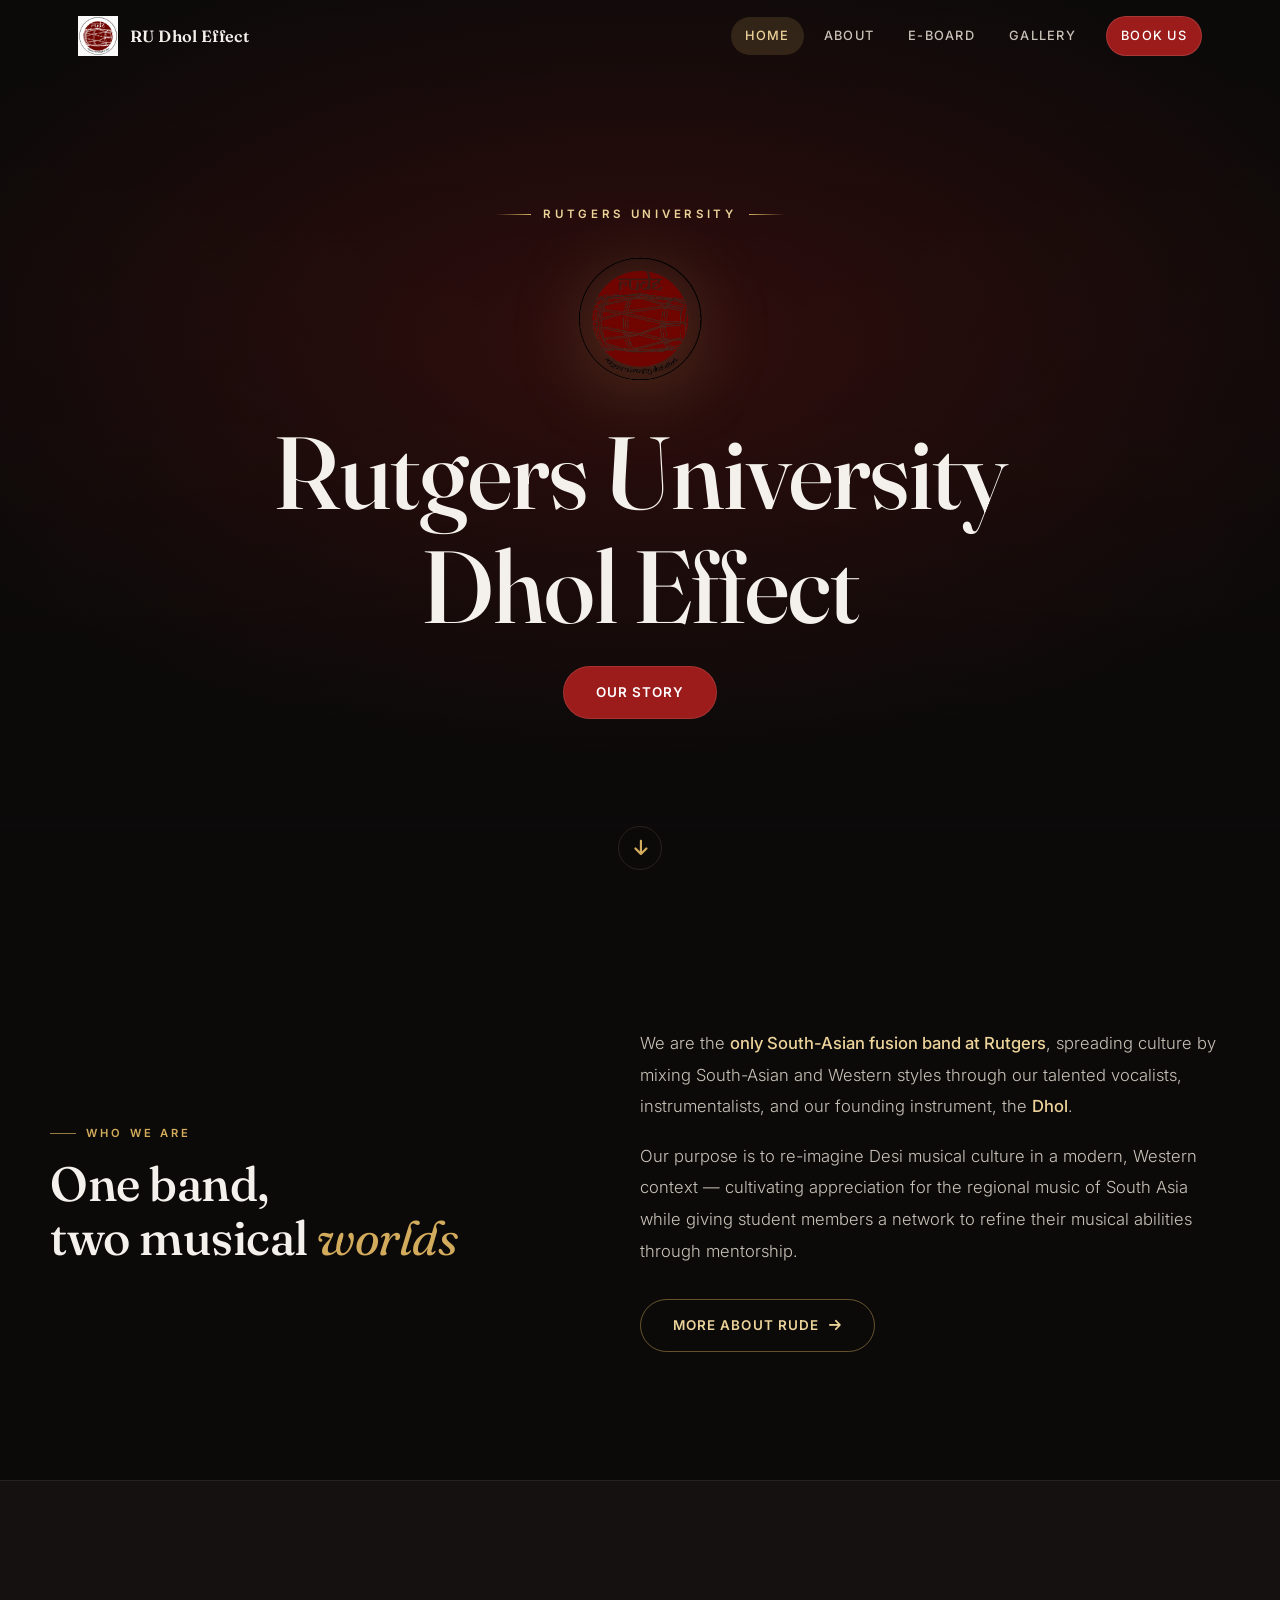
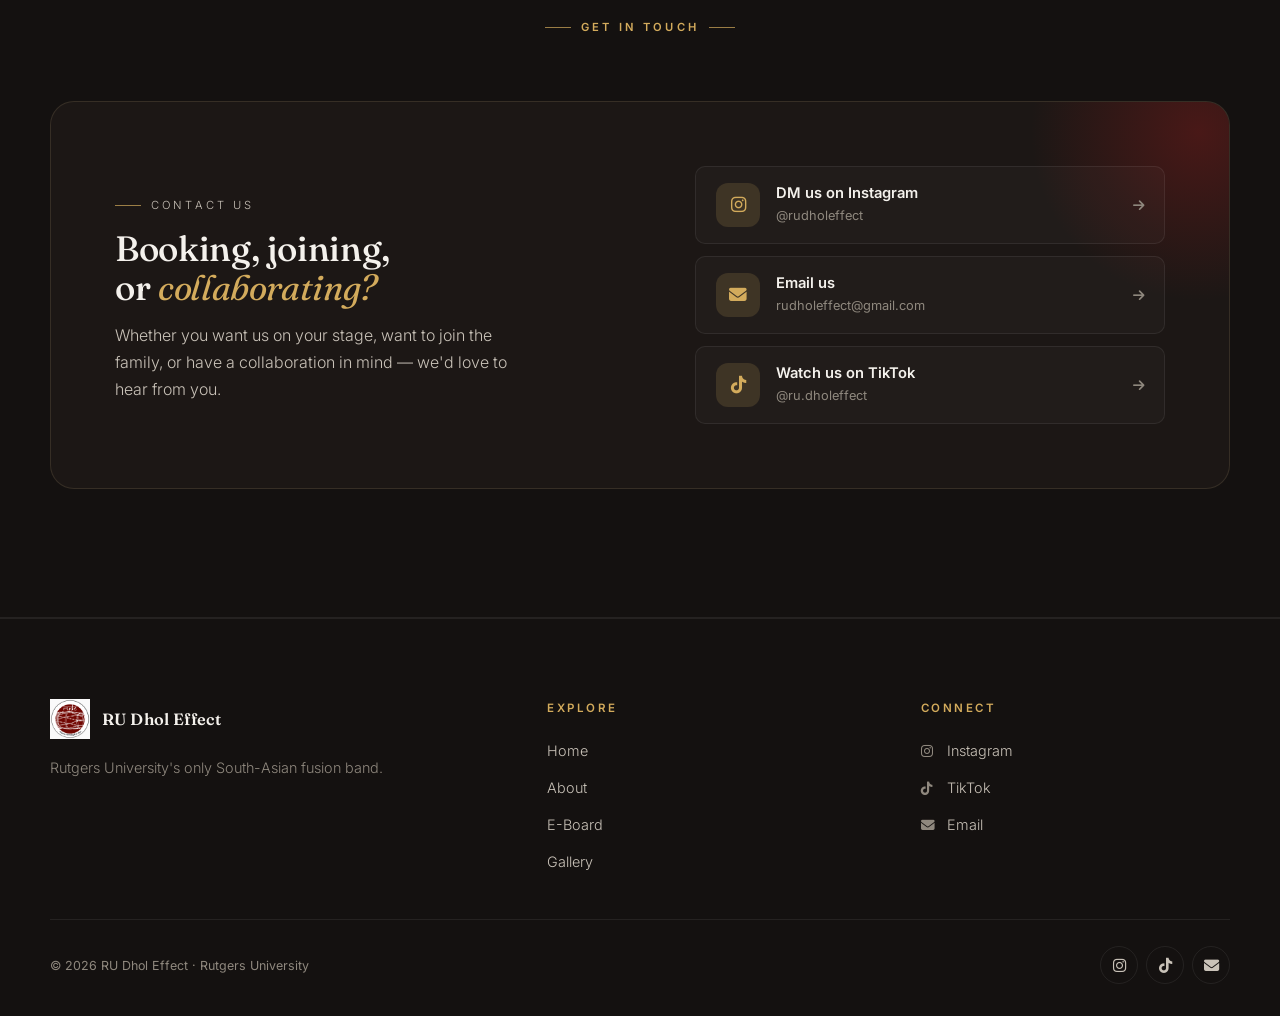
==== commit 3a96e703: "Remove Rutgers subtitle text from nav and footer logo" ====
--- a/index.html
+++ b/index.html
@@ -22,7 +22,6 @@
       <img src="Images/rude_logo_white.png" alt="RU Dhol Effect" class="nav-logo">
       <span class="logo-text">
         <strong>RU Dhol Effect</strong>
-        <small>Rutgers</small>
       </span>
     </a>
 
@@ -140,7 +139,6 @@
         <img src="Images/rude_logo_white.png" alt="RU Dhol Effect" class="nav-logo">
         <span class="logo-text">
           <strong>RU Dhol Effect</strong>
-          <small>Rutgers</small>
         </span>
       </a>
       <p>
